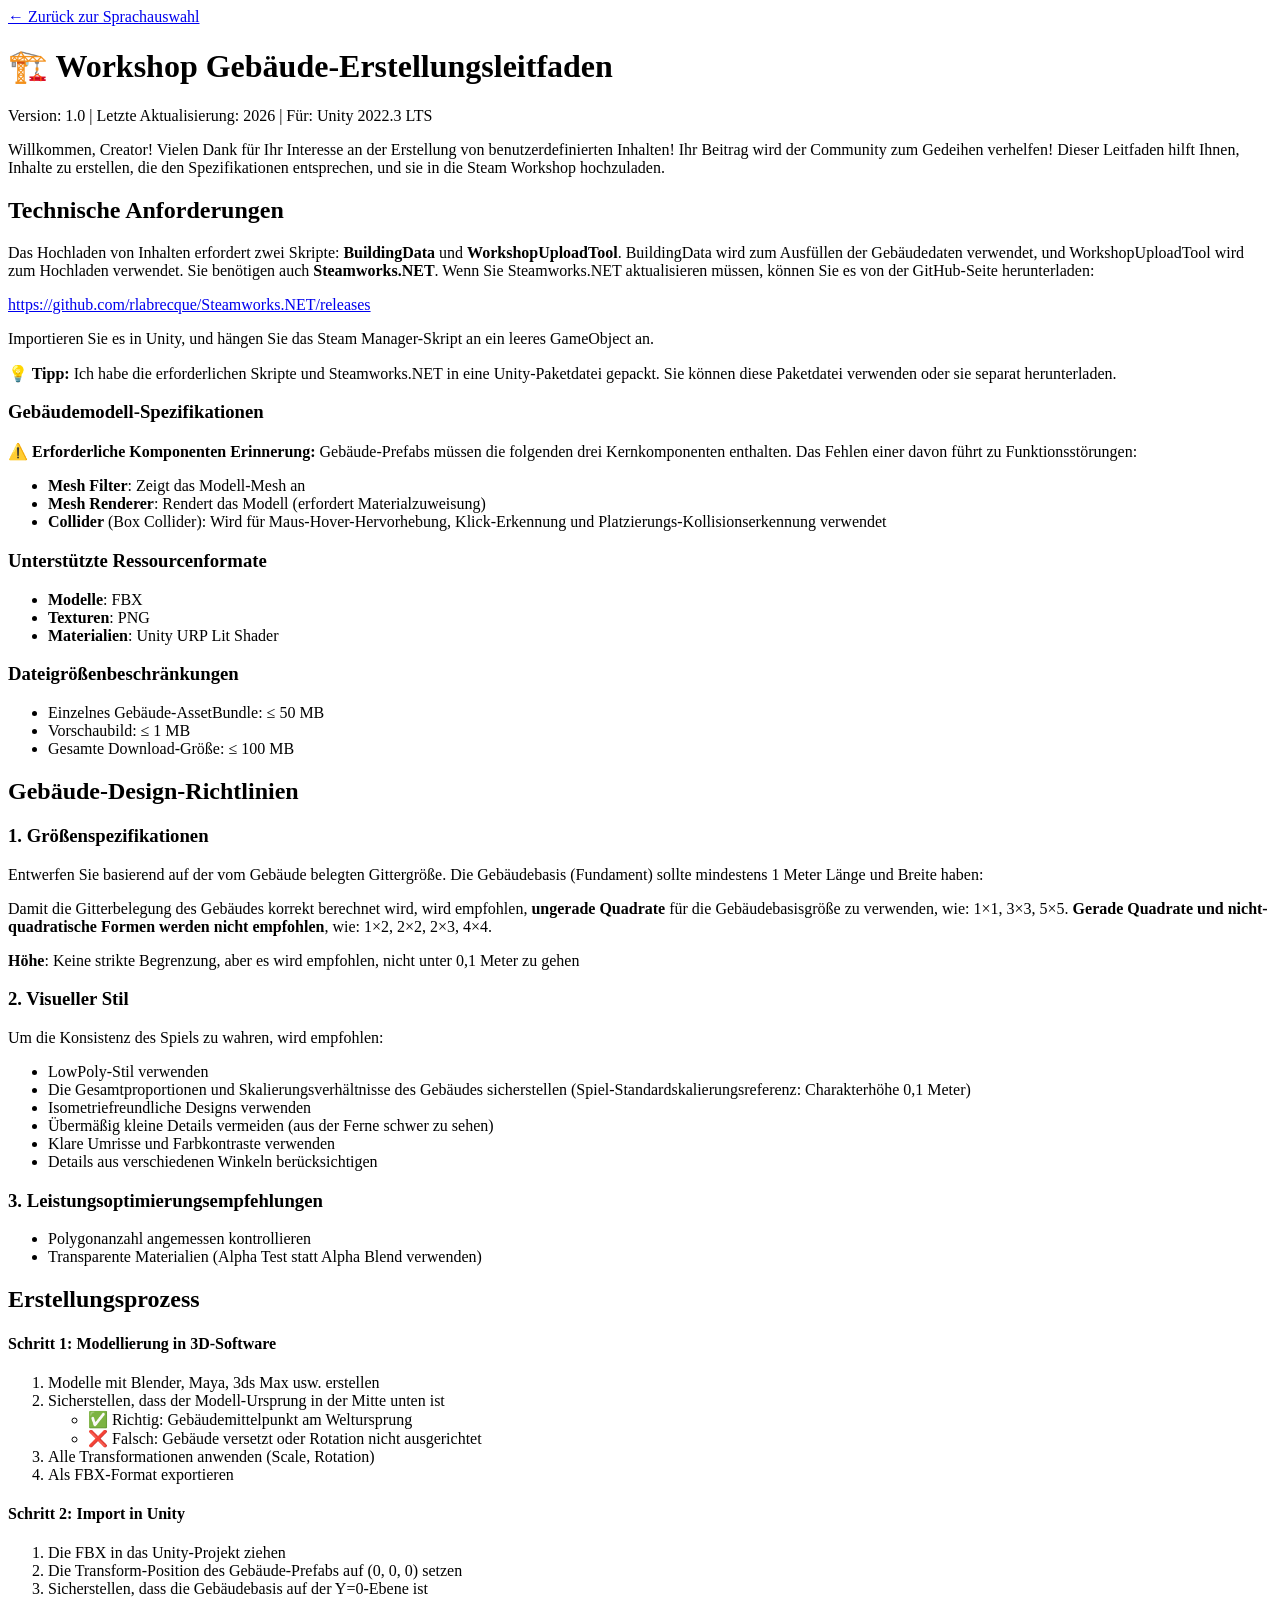
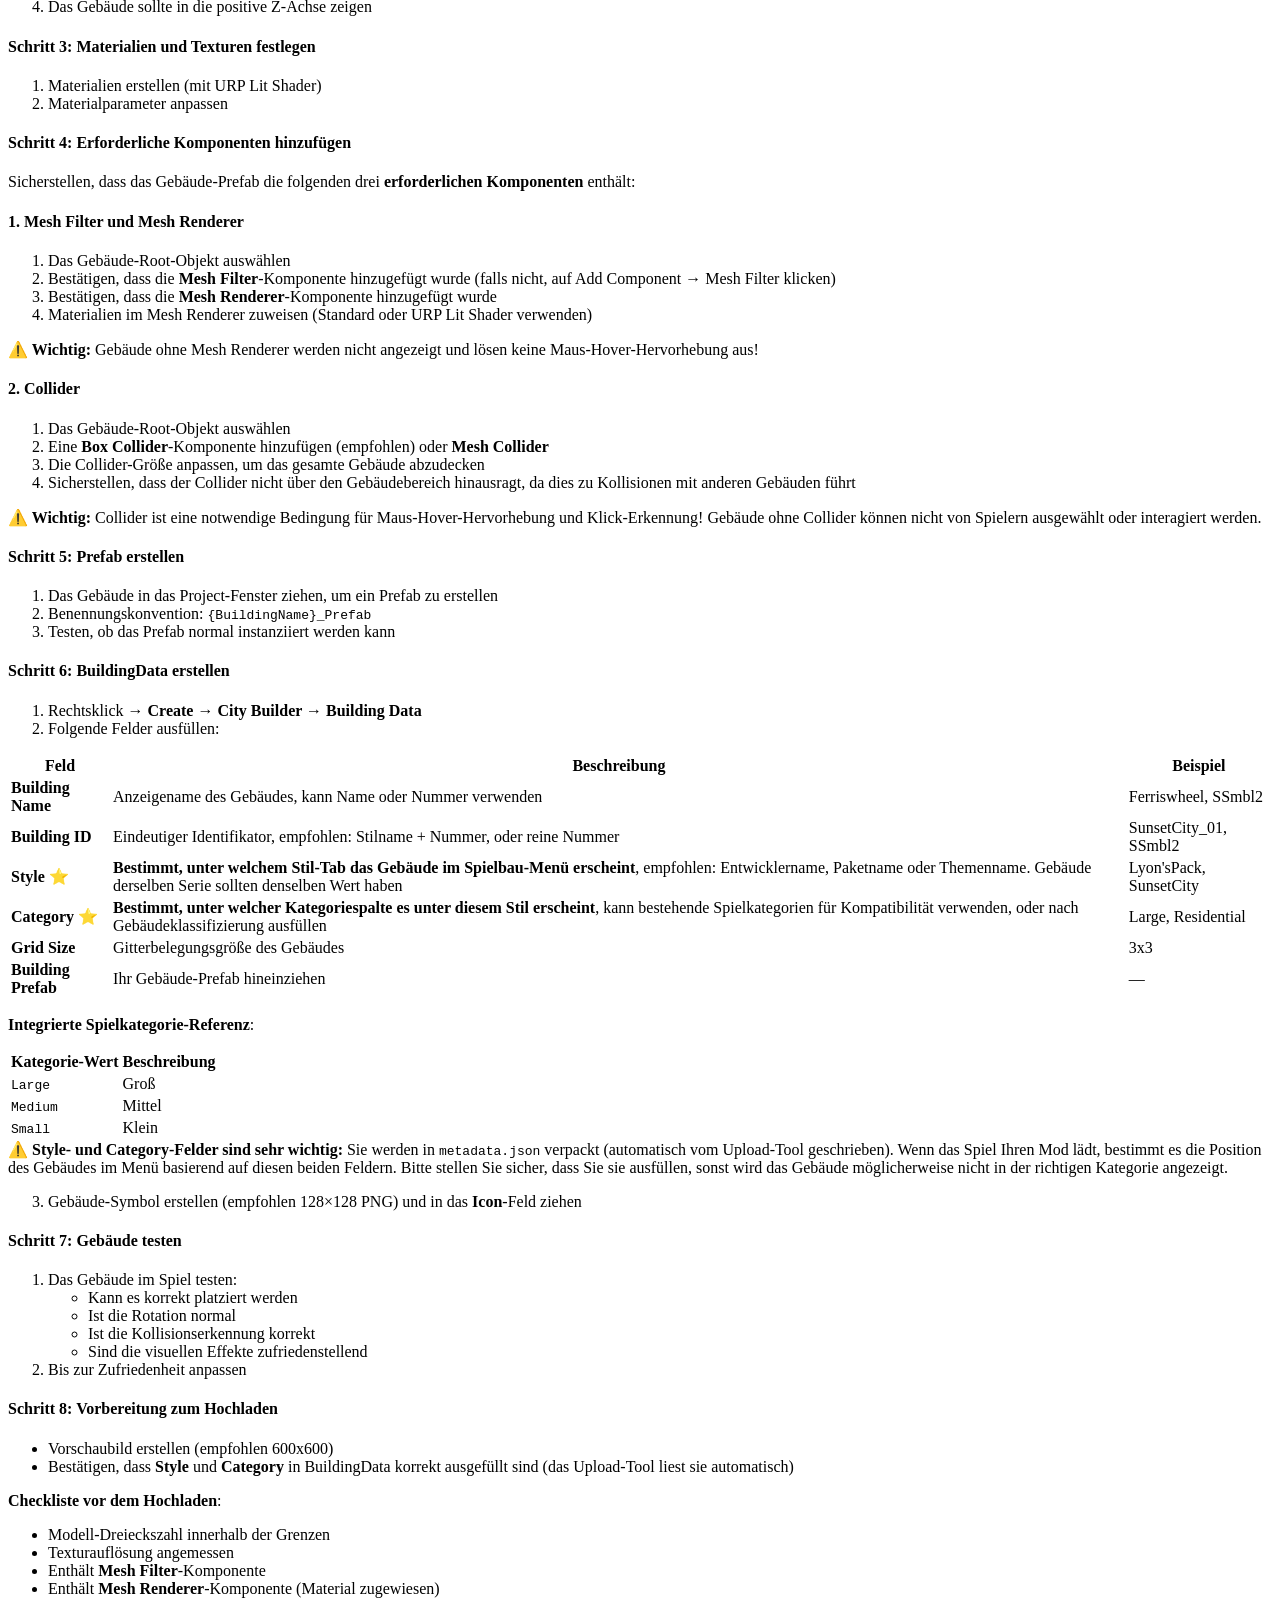
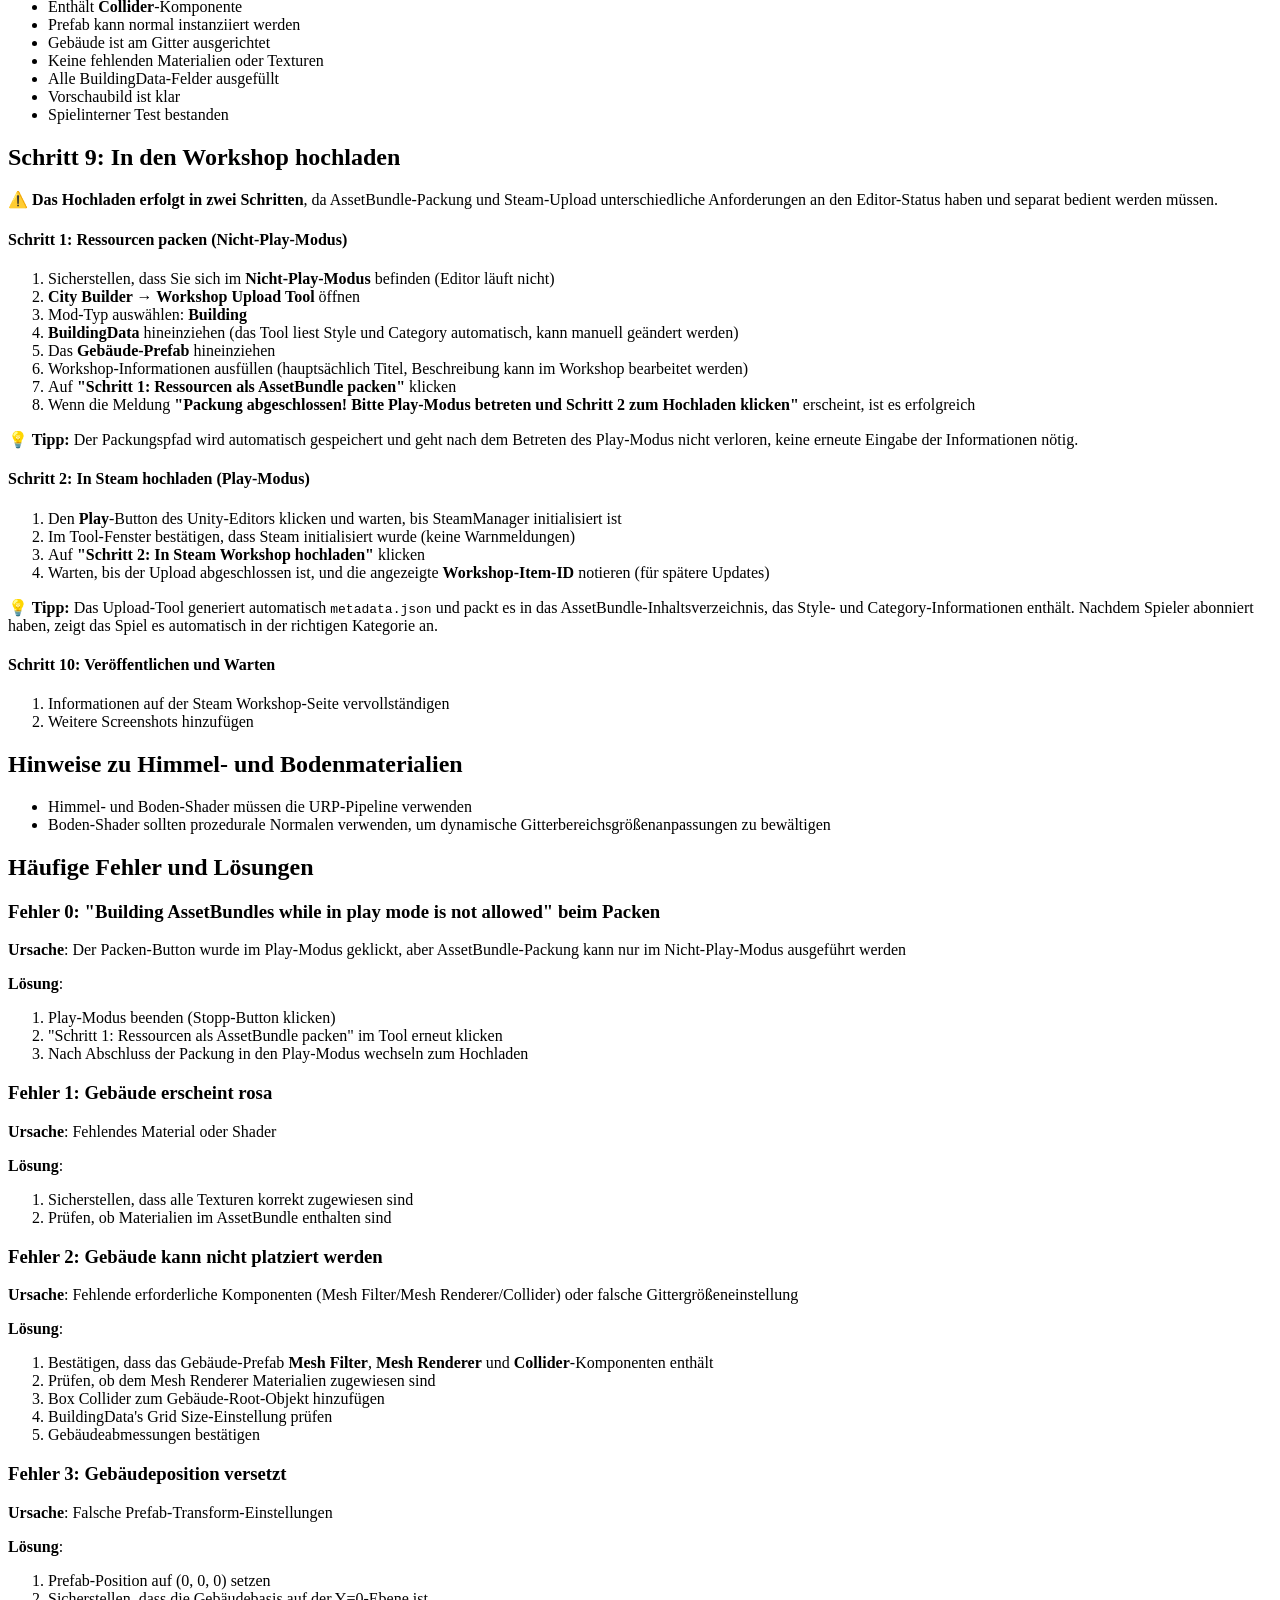
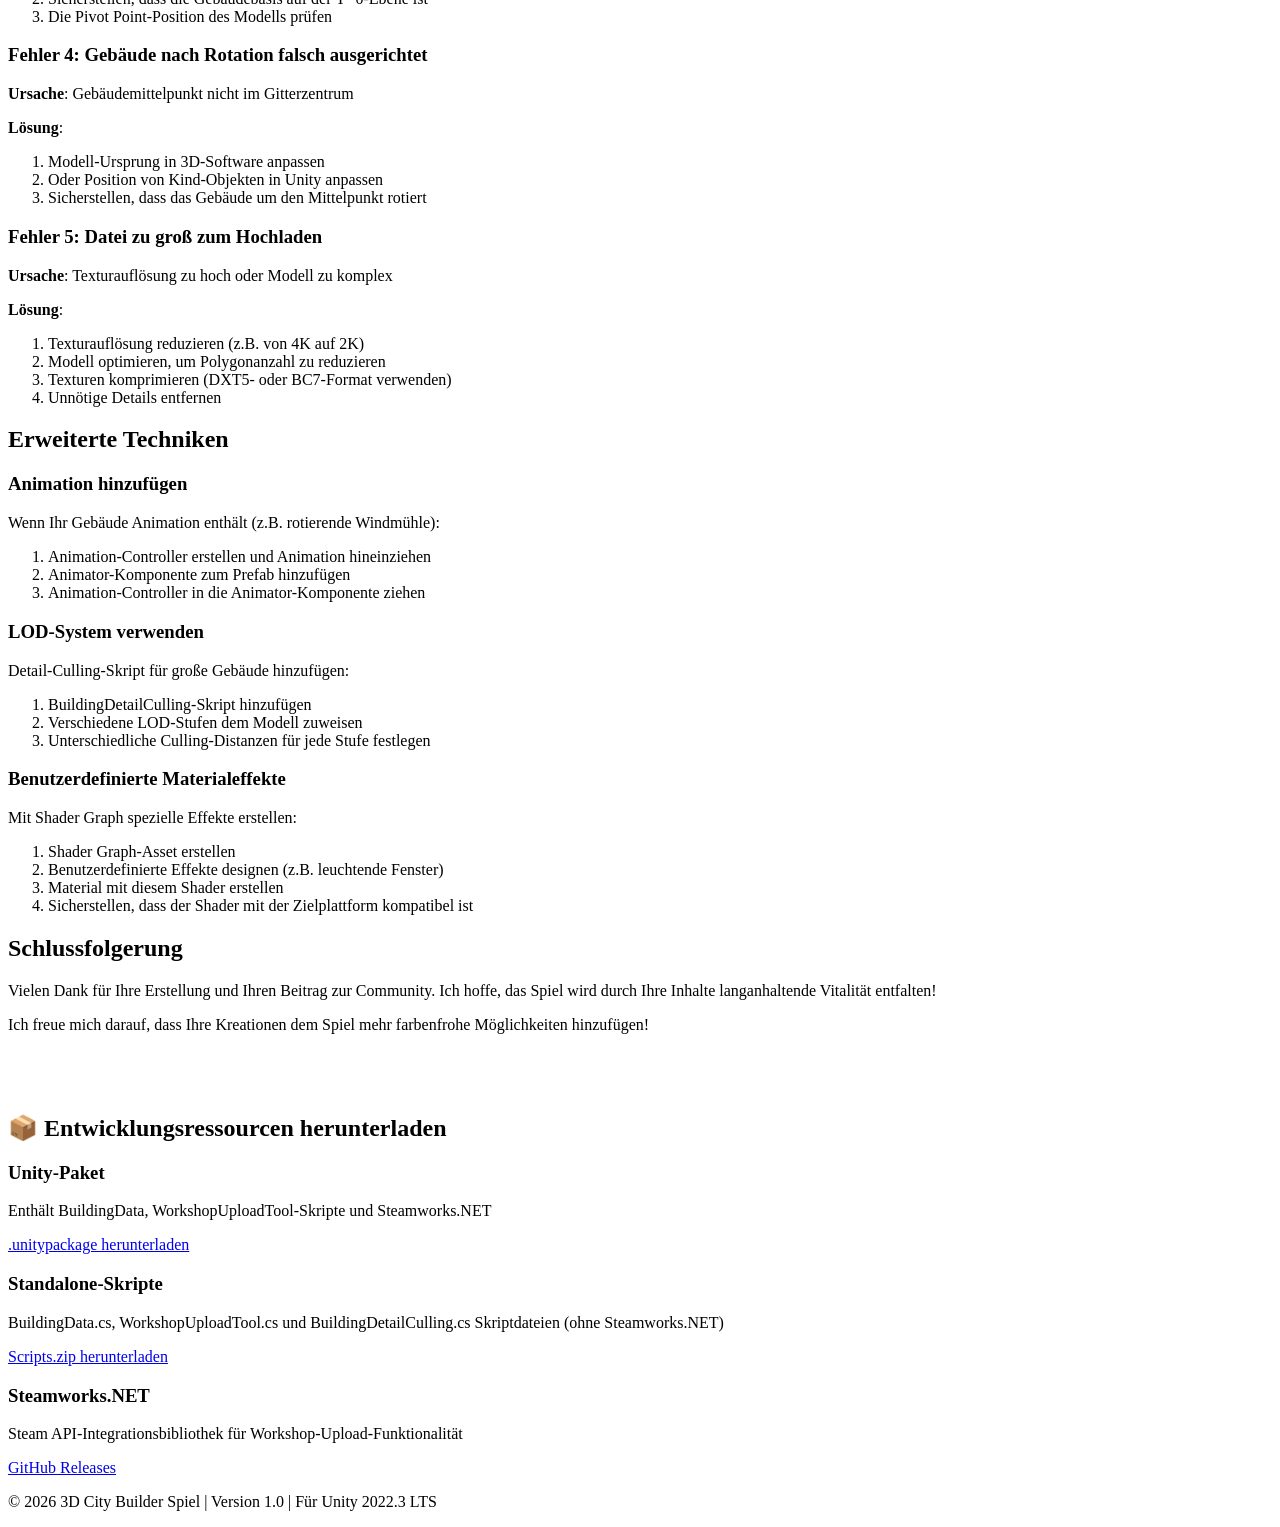
==== de.html @ 991a3f61 "Add files via upload" ====
<!DOCTYPE html>
<html lang="de">
<head>
    <meta charset="UTF-8">
    <meta name="viewport" content="width=device-width, initial-scale=1.0">
    <title>Workshop Gebäude-Erstellungsleitfaden - Deutsch</title>
    <link rel="stylesheet" href="style.css">
</head>
<body>
    <div class="container">
        <a href="index.html" class="back-link">← Zurück zur Sprachauswahl</a>
        
        <div class="guide-container">
            <header class="guide-header">
                <h1>🏗️ Workshop Gebäude-Erstellungsleitfaden</h1>
                <p class="version">Version: 1.0 | Letzte Aktualisierung: 2026 | Für: Unity 2022.3 LTS</p>
            </header>

            <div class="guide-content">
                <p>Willkommen, Creator! Vielen Dank für Ihr Interesse an der Erstellung von benutzerdefinierten Inhalten! Ihr Beitrag wird der Community zum Gedeihen verhelfen! Dieser Leitfaden hilft Ihnen, Inhalte zu erstellen, die den Spezifikationen entsprechen, und sie in die Steam Workshop hochzuladen.</p>

                <h2>Technische Anforderungen</h2>
                <p>Das Hochladen von Inhalten erfordert zwei Skripte: <strong>BuildingData</strong> und <strong>WorkshopUploadTool</strong>. BuildingData wird zum Ausfüllen der Gebäudedaten verwendet, und WorkshopUploadTool wird zum Hochladen verwendet. Sie benötigen auch <strong>Steamworks.NET</strong>. Wenn Sie Steamworks.NET aktualisieren müssen, können Sie es von der GitHub-Seite herunterladen:</p>
                <p><a href="https://github.com/rlabrecque/Steamworks.NET/releases" target="_blank">https://github.com/rlabrecque/Steamworks.NET/releases</a></p>
                <p>Importieren Sie es in Unity, und hängen Sie das Steam Manager-Skript an ein leeres GameObject an.</p>

                <div class="tip-box">
                    <strong>💡 Tipp:</strong> Ich habe die erforderlichen Skripte und Steamworks.NET in eine Unity-Paketdatei gepackt. Sie können diese Paketdatei verwenden oder sie separat herunterladen.
                </div>

                <h3>Gebäudemodell-Spezifikationen</h3>
                <div class="warning-box">
                    <strong>⚠️ Erforderliche Komponenten Erinnerung:</strong> Gebäude-Prefabs müssen die folgenden drei Kernkomponenten enthalten. Das Fehlen einer davon führt zu Funktionsstörungen:
                    <ul>
                        <li><strong>Mesh Filter</strong>: Zeigt das Modell-Mesh an</li>
                        <li><strong>Mesh Renderer</strong>: Rendert das Modell (erfordert Materialzuweisung)</li>
                        <li><strong>Collider</strong> (Box Collider): Wird für Maus-Hover-Hervorhebung, Klick-Erkennung und Platzierungs-Kollisionserkennung verwendet</li>
                    </ul>
                </div>

                <h3>Unterstützte Ressourcenformate</h3>
                <ul>
                    <li><strong>Modelle</strong>: FBX</li>
                    <li><strong>Texturen</strong>: PNG</li>
                    <li><strong>Materialien</strong>: Unity URP Lit Shader</li>
                </ul>

                <h3>Dateigrößenbeschränkungen</h3>
                <ul>
                    <li>Einzelnes Gebäude-AssetBundle: ≤ 50 MB</li>
                    <li>Vorschaubild: ≤ 1 MB</li>
                    <li>Gesamte Download-Größe: ≤ 100 MB</li>
                </ul>

                <h2>Gebäude-Design-Richtlinien</h2>

                <h3>1. Größenspezifikationen</h3>
                <p>Entwerfen Sie basierend auf der vom Gebäude belegten Gittergröße. Die Gebäudebasis (Fundament) sollte mindestens 1 Meter Länge und Breite haben:</p>
                <p>Damit die Gitterbelegung des Gebäudes korrekt berechnet wird, wird empfohlen, <strong>ungerade Quadrate</strong> für die Gebäudebasisgröße zu verwenden, wie: 1×1, 3×3, 5×5. <strong>Gerade Quadrate und nicht-quadratische Formen werden nicht empfohlen</strong>, wie: 1×2, 2×2, 2×3, 4×4.</p>
                <p><strong>Höhe</strong>: Keine strikte Begrenzung, aber es wird empfohlen, nicht unter 0,1 Meter zu gehen</p>

                <h3>2. Visueller Stil</h3>
                <p>Um die Konsistenz des Spiels zu wahren, wird empfohlen:</p>
                <ul>
                    <li>LowPoly-Stil verwenden</li>
                    <li>Die Gesamtproportionen und Skalierungsverhältnisse des Gebäudes sicherstellen (Spiel-Standardskalierungsreferenz: Charakterhöhe 0,1 Meter)</li>
                    <li>Isometriefreundliche Designs verwenden</li>
                    <li>Übermäßig kleine Details vermeiden (aus der Ferne schwer zu sehen)</li>
                    <li>Klare Umrisse und Farbkontraste verwenden</li>
                    <li>Details aus verschiedenen Winkeln berücksichtigen</li>
                </ul>

                <h3>3. Leistungsoptimierungsempfehlungen</h3>
                <ul>
                    <li>Polygonanzahl angemessen kontrollieren</li>
                    <li>Transparente Materialien (Alpha Test statt Alpha Blend verwenden)</li>
                </ul>

                <h2>Erstellungsprozess</h2>

                <div class="step-card">
                    <h4>Schritt 1: Modellierung in 3D-Software</h4>
                    <ol>
                        <li>Modelle mit Blender, Maya, 3ds Max usw. erstellen</li>
                        <li>Sicherstellen, dass der Modell-Ursprung in der Mitte unten ist
                            <ul>
                                <li>✅ Richtig: Gebäudemittelpunkt am Weltursprung</li>
                                <li>❌ Falsch: Gebäude versetzt oder Rotation nicht ausgerichtet</li>
                            </ul>
                        </li>
                        <li>Alle Transformationen anwenden (Scale, Rotation)</li>
                        <li>Als FBX-Format exportieren</li>
                    </ol>
                </div>

                <div class="step-card">
                    <h4>Schritt 2: Import in Unity</h4>
                    <ol>
                        <li>Die FBX in das Unity-Projekt ziehen</li>
                        <li>Die Transform-Position des Gebäude-Prefabs auf (0, 0, 0) setzen</li>
                        <li>Sicherstellen, dass die Gebäudebasis auf der Y=0-Ebene ist</li>
                        <li>Das Gebäude sollte in die positive Z-Achse zeigen</li>
                    </ol>
                </div>

                <div class="step-card">
                    <h4>Schritt 3: Materialien und Texturen festlegen</h4>
                    <ol>
                        <li>Materialien erstellen (mit URP Lit Shader)</li>
                        <li>Materialparameter anpassen</li>
                    </ol>
                </div>

                <div class="step-card">
                    <h4>Schritt 4: Erforderliche Komponenten hinzufügen</h4>
                    <p>Sicherstellen, dass das Gebäude-Prefab die folgenden drei <strong>erforderlichen Komponenten</strong> enthält:</p>
                    
                    <h4>1. Mesh Filter und Mesh Renderer</h4>
                    <ol>
                        <li>Das Gebäude-Root-Objekt auswählen</li>
                        <li>Bestätigen, dass die <strong>Mesh Filter</strong>-Komponente hinzugefügt wurde (falls nicht, auf Add Component → Mesh Filter klicken)</li>
                        <li>Bestätigen, dass die <strong>Mesh Renderer</strong>-Komponente hinzugefügt wurde</li>
                        <li>Materialien im Mesh Renderer zuweisen (Standard oder URP Lit Shader verwenden)</li>
                    </ol>
                    <div class="warning-box">
                        <strong>⚠️ Wichtig:</strong> Gebäude ohne Mesh Renderer werden nicht angezeigt und lösen keine Maus-Hover-Hervorhebung aus!
                    </div>

                    <h4>2. Collider</h4>
                    <ol>
                        <li>Das Gebäude-Root-Objekt auswählen</li>
                        <li>Eine <strong>Box Collider</strong>-Komponente hinzufügen (empfohlen) oder <strong>Mesh Collider</strong></li>
                        <li>Die Collider-Größe anpassen, um das gesamte Gebäude abzudecken</li>
                        <li>Sicherstellen, dass der Collider nicht über den Gebäudebereich hinausragt, da dies zu Kollisionen mit anderen Gebäuden führt</li>
                    </ol>
                    <div class="warning-box">
                        <strong>⚠️ Wichtig:</strong> Collider ist eine notwendige Bedingung für Maus-Hover-Hervorhebung und Klick-Erkennung! Gebäude ohne Collider können nicht von Spielern ausgewählt oder interagiert werden.
                    </div>
                </div>

                <div class="step-card">
                    <h4>Schritt 5: Prefab erstellen</h4>
                    <ol>
                        <li>Das Gebäude in das Project-Fenster ziehen, um ein Prefab zu erstellen</li>
                        <li>Benennungskonvention: <code>{BuildingName}_Prefab</code></li>
                        <li>Testen, ob das Prefab normal instanziiert werden kann</li>
                    </ol>
                </div>

                <div class="step-card">
                    <h4>Schritt 6: BuildingData erstellen</h4>
                    <ol>
                        <li>Rechtsklick → <strong>Create → City Builder → Building Data</strong></li>
                        <li>Folgende Felder ausfüllen:</li>
                    </ol>
                    
                    <table>
                        <tr>
                            <th>Feld</th>
                            <th>Beschreibung</th>
                            <th>Beispiel</th>
                        </tr>
                        <tr>
                            <td><strong>Building Name</strong></td>
                            <td>Anzeigename des Gebäudes, kann Name oder Nummer verwenden</td>
                            <td>Ferriswheel, SSmbl2</td>
                        </tr>
                        <tr>
                            <td><strong>Building ID</strong></td>
                            <td>Eindeutiger Identifikator, empfohlen: Stilname + Nummer, oder reine Nummer</td>
                            <td>SunsetCity_01, SSmbl2</td>
                        </tr>
                        <tr>
                            <td><strong>Style</strong> ⭐</td>
                            <td><strong>Bestimmt, unter welchem Stil-Tab das Gebäude im Spielbau-Menü erscheint</strong>, empfohlen: Entwicklername, Paketname oder Themenname. Gebäude derselben Serie sollten denselben Wert haben</td>
                            <td>Lyon'sPack, SunsetCity</td>
                        </tr>
                        <tr>
                            <td><strong>Category</strong> ⭐</td>
                            <td><strong>Bestimmt, unter welcher Kategoriespalte es unter diesem Stil erscheint</strong>, kann bestehende Spielkategorien für Kompatibilität verwenden, oder nach Gebäudeklassifizierung ausfüllen</td>
                            <td>Large, Residential</td>
                        </tr>
                        <tr>
                            <td><strong>Grid Size</strong></td>
                            <td>Gitterbelegungsgröße des Gebäudes</td>
                            <td>3x3</td>
                        </tr>
                        <tr>
                            <td><strong>Building Prefab</strong></td>
                            <td>Ihr Gebäude-Prefab hineinziehen</td>
                            <td>—</td>
                        </tr>
                    </table>

                    <p><strong>Integrierte Spielkategorie-Referenz</strong>:</p>
                    <table>
                        <tr>
                            <th>Kategorie-Wert</th>
                            <th>Beschreibung</th>
                        </tr>
                        <tr><td><code>Large</code></td><td>Groß</td></tr>
                        <tr><td><code>Medium</code></td><td>Mittel</td></tr>
                        <tr><td><code>Small</code></td><td>Klein</td></tr>
                    </table>

                    <div class="warning-box">
                        <strong>⚠️ Style- und Category-Felder sind sehr wichtig:</strong> Sie werden in <code>metadata.json</code> verpackt (automatisch vom Upload-Tool geschrieben). Wenn das Spiel Ihren Mod lädt, bestimmt es die Position des Gebäudes im Menü basierend auf diesen beiden Feldern. Bitte stellen Sie sicher, dass Sie sie ausfüllen, sonst wird das Gebäude möglicherweise nicht in der richtigen Kategorie angezeigt.
                    </div>

                    <ol start="3">
                        <li>Gebäude-Symbol erstellen (empfohlen 128×128 PNG) und in das <strong>Icon</strong>-Feld ziehen</li>
                    </ol>
                </div>

                <div class="step-card">
                    <h4>Schritt 7: Gebäude testen</h4>
                    <ol>
                        <li>Das Gebäude im Spiel testen:
                            <ul>
                                <li>Kann es korrekt platziert werden</li>
                                <li>Ist die Rotation normal</li>
                                <li>Ist die Kollisionserkennung korrekt</li>
                                <li>Sind die visuellen Effekte zufriedenstellend</li>
                            </ul>
                        </li>
                        <li>Bis zur Zufriedenheit anpassen</li>
                    </ol>
                </div>

                <div class="step-card">
                    <h4>Schritt 8: Vorbereitung zum Hochladen</h4>
                    <ul>
                        <li>Vorschaubild erstellen (empfohlen 600x600)</li>
                        <li>Bestätigen, dass <strong>Style</strong> und <strong>Category</strong> in BuildingData korrekt ausgefüllt sind (das Upload-Tool liest sie automatisch)</li>
                    </ul>
                    
                    <p><strong>Checkliste vor dem Hochladen</strong>:</p>
                    <ul class="checklist">
                        <li>Modell-Dreieckszahl innerhalb der Grenzen</li>
                        <li>Texturauflösung angemessen</li>
                        <li>Enthält <strong>Mesh Filter</strong>-Komponente</li>
                        <li>Enthält <strong>Mesh Renderer</strong>-Komponente (Material zugewiesen)</li>
                        <li>Enthält <strong>Collider</strong>-Komponente</li>
                        <li>Prefab kann normal instanziiert werden</li>
                        <li>Gebäude ist am Gitter ausgerichtet</li>
                        <li>Keine fehlenden Materialien oder Texturen</li>
                        <li>Alle BuildingData-Felder ausgefüllt</li>
                        <li>Vorschaubild ist klar</li>
                        <li>Spielinterner Test bestanden</li>
                    </ul>
                </div>

                <h2>Schritt 9: In den Workshop hochladen</h2>
                <div class="warning-box">
                    <strong>⚠️ Das Hochladen erfolgt in zwei Schritten</strong>, da AssetBundle-Packung und Steam-Upload unterschiedliche Anforderungen an den Editor-Status haben und separat bedient werden müssen.
                </div>

                <div class="step-card">
                    <h4>Schritt 1: Ressourcen packen (Nicht-Play-Modus)</h4>
                    <ol>
                        <li>Sicherstellen, dass Sie sich im <strong>Nicht-Play-Modus</strong> befinden (Editor läuft nicht)</li>
                        <li><strong>City Builder → Workshop Upload Tool</strong> öffnen</li>
                        <li>Mod-Typ auswählen: <strong>Building</strong></li>
                        <li><strong>BuildingData</strong> hineinziehen (das Tool liest Style und Category automatisch, kann manuell geändert werden)</li>
                        <li>Das <strong>Gebäude-Prefab</strong> hineinziehen</li>
                        <li>Workshop-Informationen ausfüllen (hauptsächlich Titel, Beschreibung kann im Workshop bearbeitet werden)</li>
                        <li>Auf <strong>"Schritt 1: Ressourcen als AssetBundle packen"</strong> klicken</li>
                        <li>Wenn die Meldung <strong>"Packung abgeschlossen! Bitte Play-Modus betreten und Schritt 2 zum Hochladen klicken"</strong> erscheint, ist es erfolgreich</li>
                    </ol>
                    <div class="tip-box">
                        <strong>💡 Tipp:</strong> Der Packungspfad wird automatisch gespeichert und geht nach dem Betreten des Play-Modus nicht verloren, keine erneute Eingabe der Informationen nötig.
                    </div>
                </div>

                <div class="step-card">
                    <h4>Schritt 2: In Steam hochladen (Play-Modus)</h4>
                    <ol>
                        <li>Den <strong>Play</strong>-Button des Unity-Editors klicken und warten, bis SteamManager initialisiert ist</li>
                        <li>Im Tool-Fenster bestätigen, dass Steam initialisiert wurde (keine Warnmeldungen)</li>
                        <li>Auf <strong>"Schritt 2: In Steam Workshop hochladen"</strong> klicken</li>
                        <li>Warten, bis der Upload abgeschlossen ist, und die angezeigte <strong>Workshop-Item-ID</strong> notieren (für spätere Updates)</li>
                    </ol>
                    <div class="tip-box">
                        <strong>💡 Tipp:</strong> Das Upload-Tool generiert automatisch <code>metadata.json</code> und packt es in das AssetBundle-Inhaltsverzeichnis, das Style- und Category-Informationen enthält. Nachdem Spieler abonniert haben, zeigt das Spiel es automatisch in der richtigen Kategorie an.
                    </div>
                </div>

                <div class="step-card">
                    <h4>Schritt 10: Veröffentlichen und Warten</h4>
                    <ol>
                        <li>Informationen auf der Steam Workshop-Seite vervollständigen</li>
                        <li>Weitere Screenshots hinzufügen</li>
                    </ol>
                </div>

                <h2>Hinweise zu Himmel- und Bodenmaterialien</h2>
                <ul>
                    <li>Himmel- und Boden-Shader müssen die URP-Pipeline verwenden</li>
                    <li>Boden-Shader sollten prozedurale Normalen verwenden, um dynamische Gitterbereichsgrößenanpassungen zu bewältigen</li>
                </ul>

                <h2>Häufige Fehler und Lösungen</h2>

                <h3>Fehler 0: "Building AssetBundles while in play mode is not allowed" beim Packen</h3>
                <p><strong>Ursache</strong>: Der Packen-Button wurde im Play-Modus geklickt, aber AssetBundle-Packung kann nur im Nicht-Play-Modus ausgeführt werden</p>
                <p><strong>Lösung</strong>:</p>
                <ol>
                    <li>Play-Modus beenden (Stopp-Button klicken)</li>
                    <li>"Schritt 1: Ressourcen als AssetBundle packen" im Tool erneut klicken</li>
                    <li>Nach Abschluss der Packung in den Play-Modus wechseln zum Hochladen</li>
                </ol>

                <h3>Fehler 1: Gebäude erscheint rosa</h3>
                <p><strong>Ursache</strong>: Fehlendes Material oder Shader</p>
                <p><strong>Lösung</strong>:</p>
                <ol>
                    <li>Sicherstellen, dass alle Texturen korrekt zugewiesen sind</li>
                    <li>Prüfen, ob Materialien im AssetBundle enthalten sind</li>
                </ol>

                <h3>Fehler 2: Gebäude kann nicht platziert werden</h3>
                <p><strong>Ursache</strong>: Fehlende erforderliche Komponenten (Mesh Filter/Mesh Renderer/Collider) oder falsche Gittergrößeneinstellung</p>
                <p><strong>Lösung</strong>:</p>
                <ol>
                    <li>Bestätigen, dass das Gebäude-Prefab <strong>Mesh Filter</strong>, <strong>Mesh Renderer</strong> und <strong>Collider</strong>-Komponenten enthält</li>
                    <li>Prüfen, ob dem Mesh Renderer Materialien zugewiesen sind</li>
                    <li>Box Collider zum Gebäude-Root-Objekt hinzufügen</li>
                    <li>BuildingData's Grid Size-Einstellung prüfen</li>
                    <li>Gebäudeabmessungen bestätigen</li>
                </ol>

                <h3>Fehler 3: Gebäudeposition versetzt</h3>
                <p><strong>Ursache</strong>: Falsche Prefab-Transform-Einstellungen</p>
                <p><strong>Lösung</strong>:</p>
                <ol>
                    <li>Prefab-Position auf (0, 0, 0) setzen</li>
                    <li>Sicherstellen, dass die Gebäudebasis auf der Y=0-Ebene ist</li>
                    <li>Die Pivot Point-Position des Modells prüfen</li>
                </ol>

                <h3>Fehler 4: Gebäude nach Rotation falsch ausgerichtet</h3>
                <p><strong>Ursache</strong>: Gebäudemittelpunkt nicht im Gitterzentrum</p>
                <p><strong>Lösung</strong>:</p>
                <ol>
                    <li>Modell-Ursprung in 3D-Software anpassen</li>
                    <li>Oder Position von Kind-Objekten in Unity anpassen</li>
                    <li>Sicherstellen, dass das Gebäude um den Mittelpunkt rotiert</li>
                </ol>

                <h3>Fehler 5: Datei zu groß zum Hochladen</h3>
                <p><strong>Ursache</strong>: Texturauflösung zu hoch oder Modell zu komplex</p>
                <p><strong>Lösung</strong>:</p>
                <ol>
                    <li>Texturauflösung reduzieren (z.B. von 4K auf 2K)</li>
                    <li>Modell optimieren, um Polygonanzahl zu reduzieren</li>
                    <li>Texturen komprimieren (DXT5- oder BC7-Format verwenden)</li>
                    <li>Unnötige Details entfernen</li>
                </ol>

                <h2>Erweiterte Techniken</h2>

                <h3>Animation hinzufügen</h3>
                <p>Wenn Ihr Gebäude Animation enthält (z.B. rotierende Windmühle):</p>
                <ol>
                    <li>Animation-Controller erstellen und Animation hineinziehen</li>
                    <li>Animator-Komponente zum Prefab hinzufügen</li>
                    <li>Animation-Controller in die Animator-Komponente ziehen</li>
                </ol>

                <h3>LOD-System verwenden</h3>
                <p>Detail-Culling-Skript für große Gebäude hinzufügen:</p>
                <ol>
                    <li>BuildingDetailCulling-Skript hinzufügen</li>
                    <li>Verschiedene LOD-Stufen dem Modell zuweisen</li>
                    <li>Unterschiedliche Culling-Distanzen für jede Stufe festlegen</li>
                </ol>

                <h3>Benutzerdefinierte Materialeffekte</h3>
                <p>Mit Shader Graph spezielle Effekte erstellen:</p>
                <ol>
                    <li>Shader Graph-Asset erstellen</li>
                    <li>Benutzerdefinierte Effekte designen (z.B. leuchtende Fenster)</li>
                    <li>Material mit diesem Shader erstellen</li>
                    <li>Sicherstellen, dass der Shader mit der Zielplattform kompatibel ist</li>
                </ol>

                <h2>Schlussfolgerung</h2>
                <p>Vielen Dank für Ihre Erstellung und Ihren Beitrag zur Community. Ich hoffe, das Spiel wird durch Ihre Inhalte langanhaltende Vitalität entfalten!</p>
                <p>Ich freue mich darauf, dass Ihre Kreationen dem Spiel mehr farbenfrohe Möglichkeiten hinzufügen!</p>

                <hr style="margin: 40px 0; border: none; border-top: 1px solid var(--border-color);">
                
                <div class="downloads-section" style="margin-top: 40px;">
                    <h2>📦 Entwicklungsressourcen herunterladen</h2>
                    <div class="download-grid">
                        <div class="download-card">
                            <h3>Unity-Paket</h3>
                            <p>Enthält BuildingData, WorkshopUploadTool-Skripte und Steamworks.NET</p>
                            <a href="#" class="btn-download" onclick="alert('Bitte durch tatsächlichen Download-Link ersetzen')">.unitypackage herunterladen</a>
                        </div>
                        <div class="download-card">
                            <h3>Standalone-Skripte</h3>
                            <p>BuildingData.cs, WorkshopUploadTool.cs und BuildingDetailCulling.cs Skriptdateien (ohne Steamworks.NET)</p>
                            <a href="#" class="btn-download" onclick="alert('Bitte durch tatsächlichen Download-Link ersetzen')">Scripts.zip herunterladen</a>
                        </div>
                        <div class="download-card">
                            <h3>Steamworks.NET</h3>
                            <p>Steam API-Integrationsbibliothek für Workshop-Upload-Funktionalität</p>
                            <a href="https://github.com/rlabrecque/Steamworks.NET/releases" target="_blank" class="btn-download">GitHub Releases</a>
                        </div>
                    </div>
                </div>
            </div>
        </div>

        <footer>
            <p>© 2026 3D City Builder Spiel | Version 1.0 | Für Unity 2022.3 LTS</p>
        </footer>
    </div>
</body>
</html>
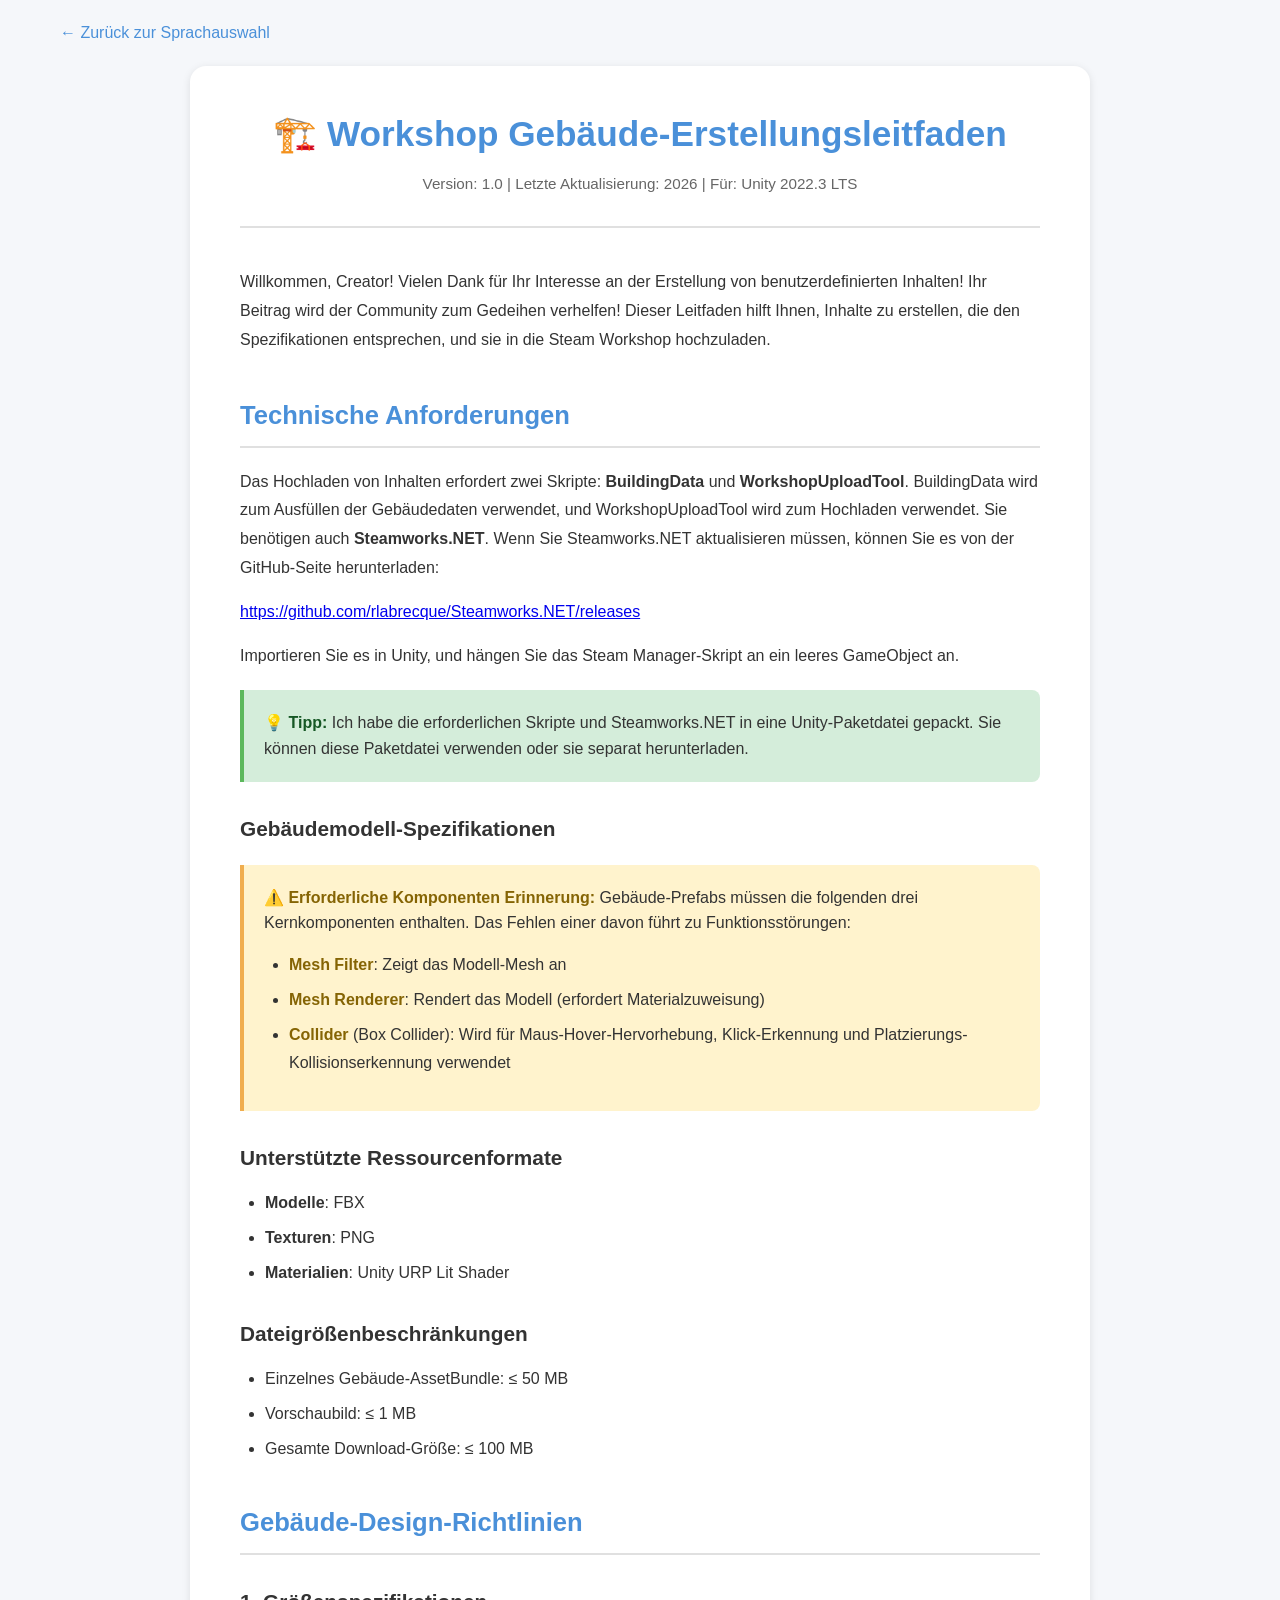
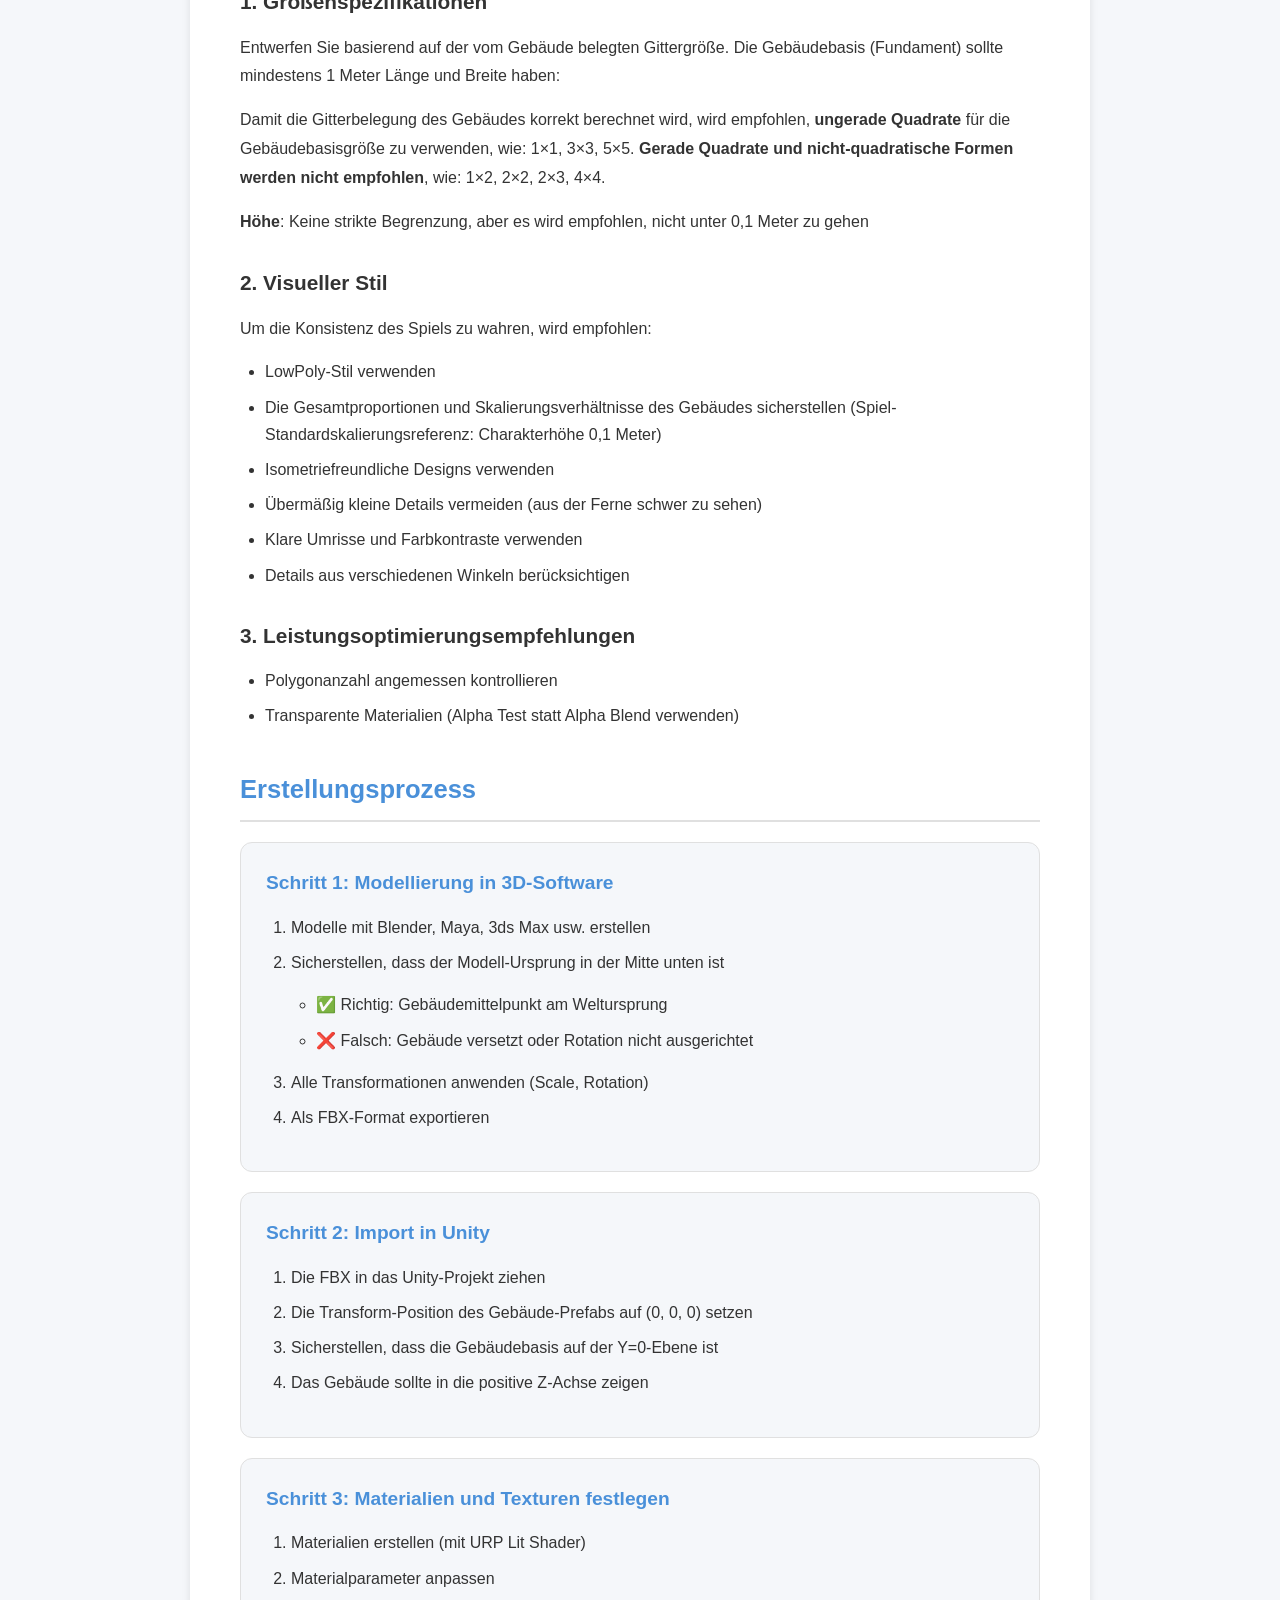
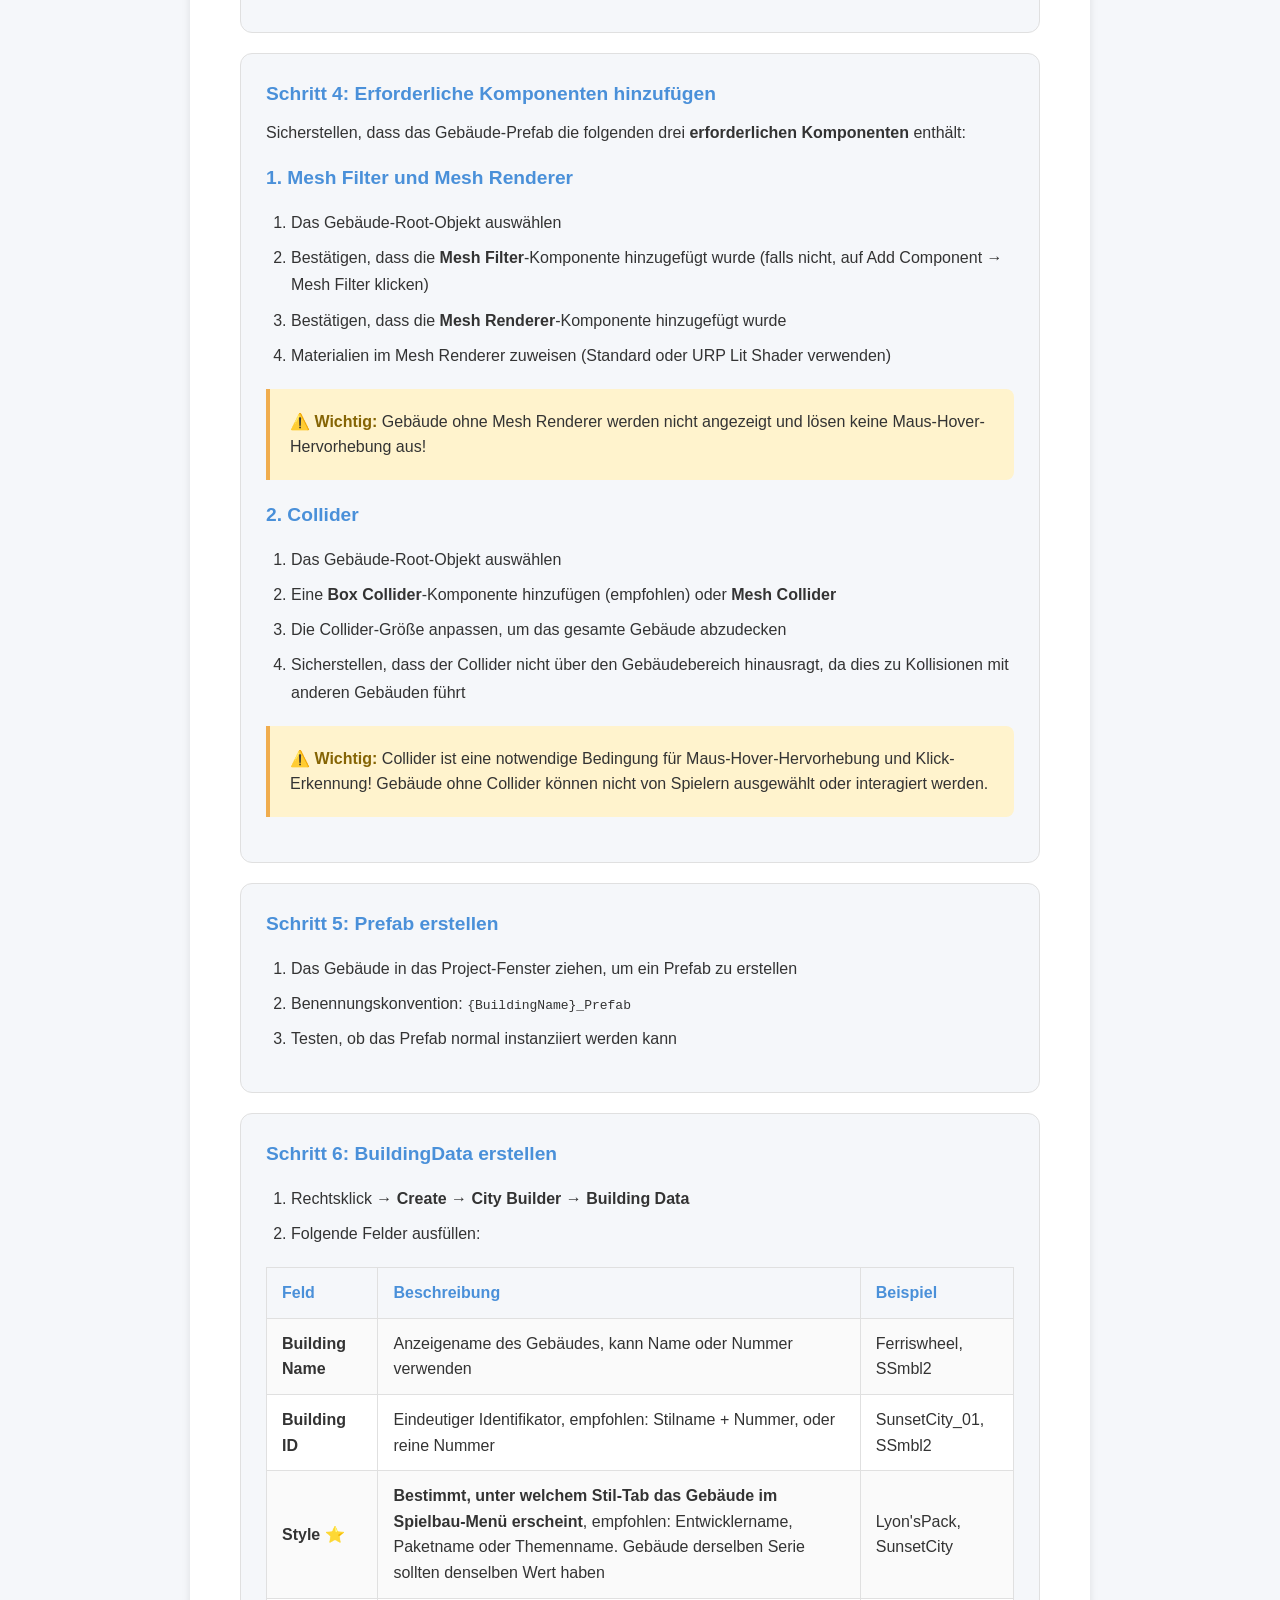
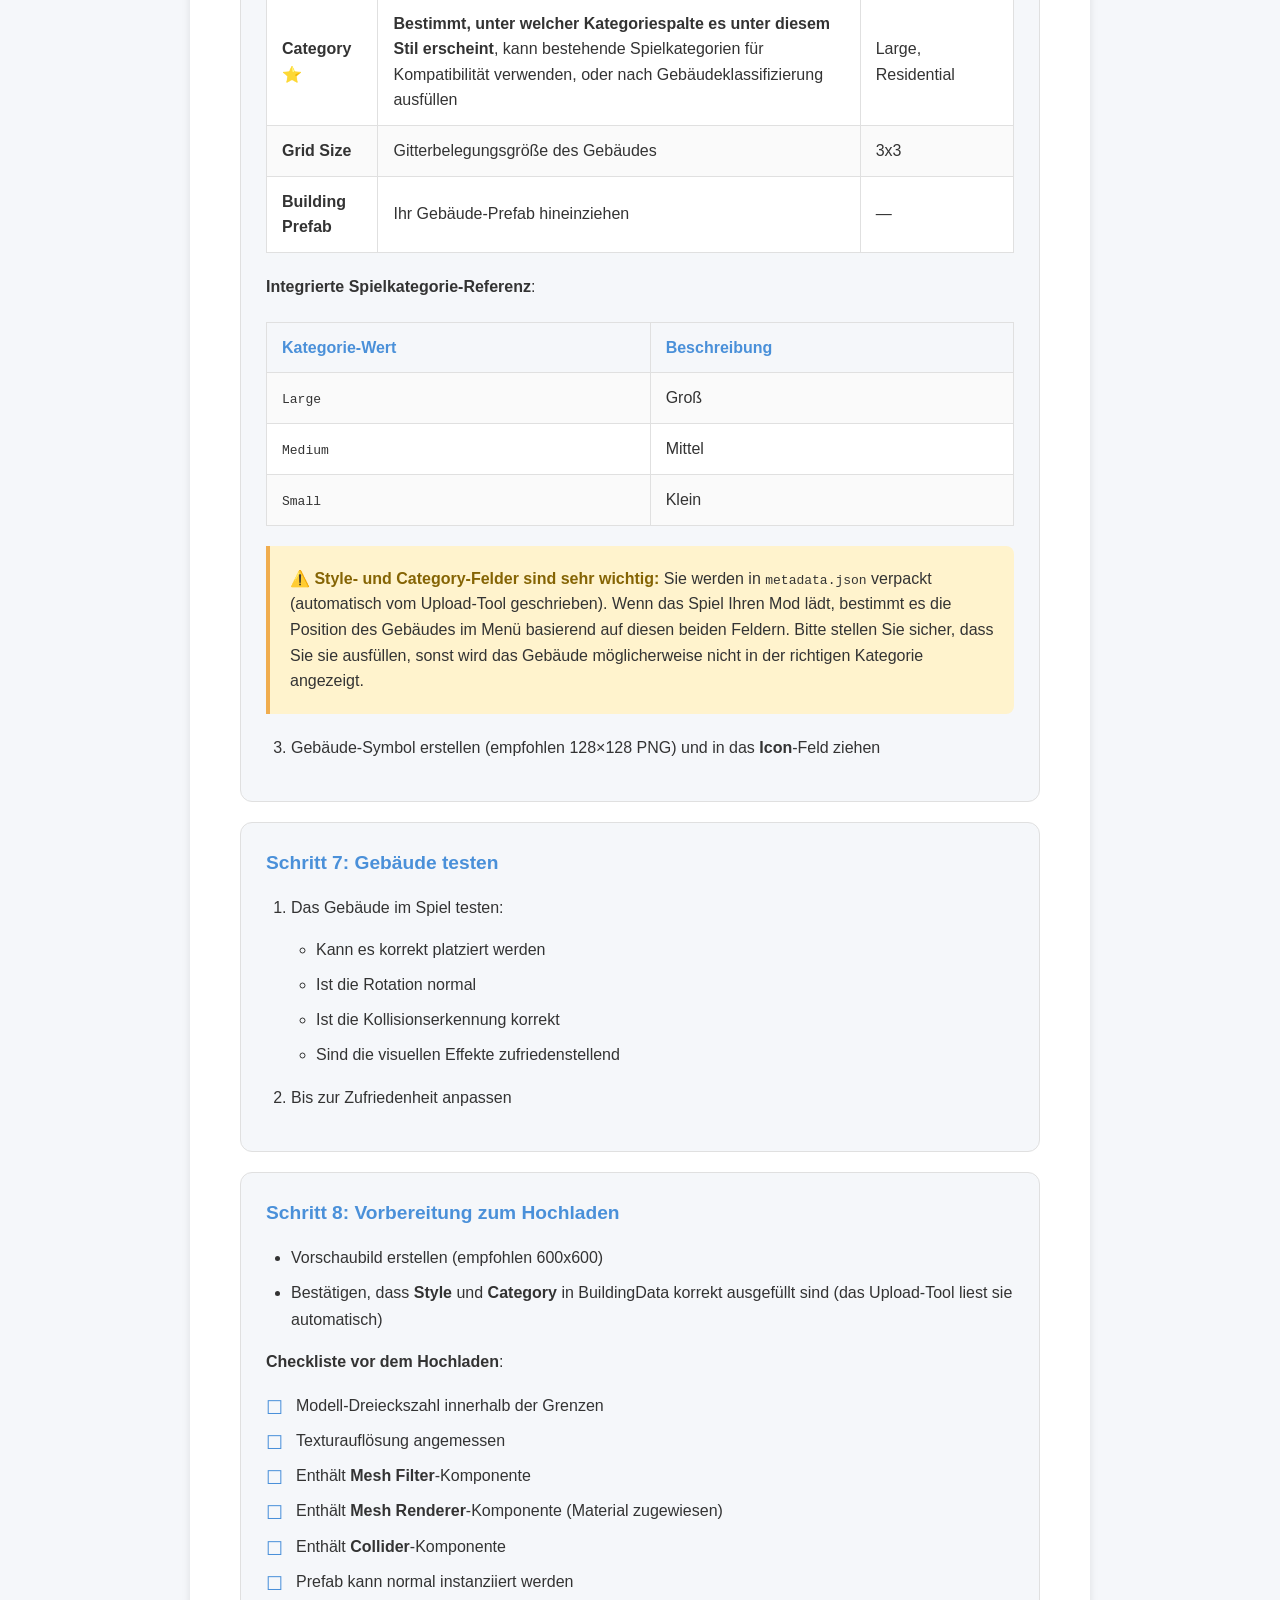
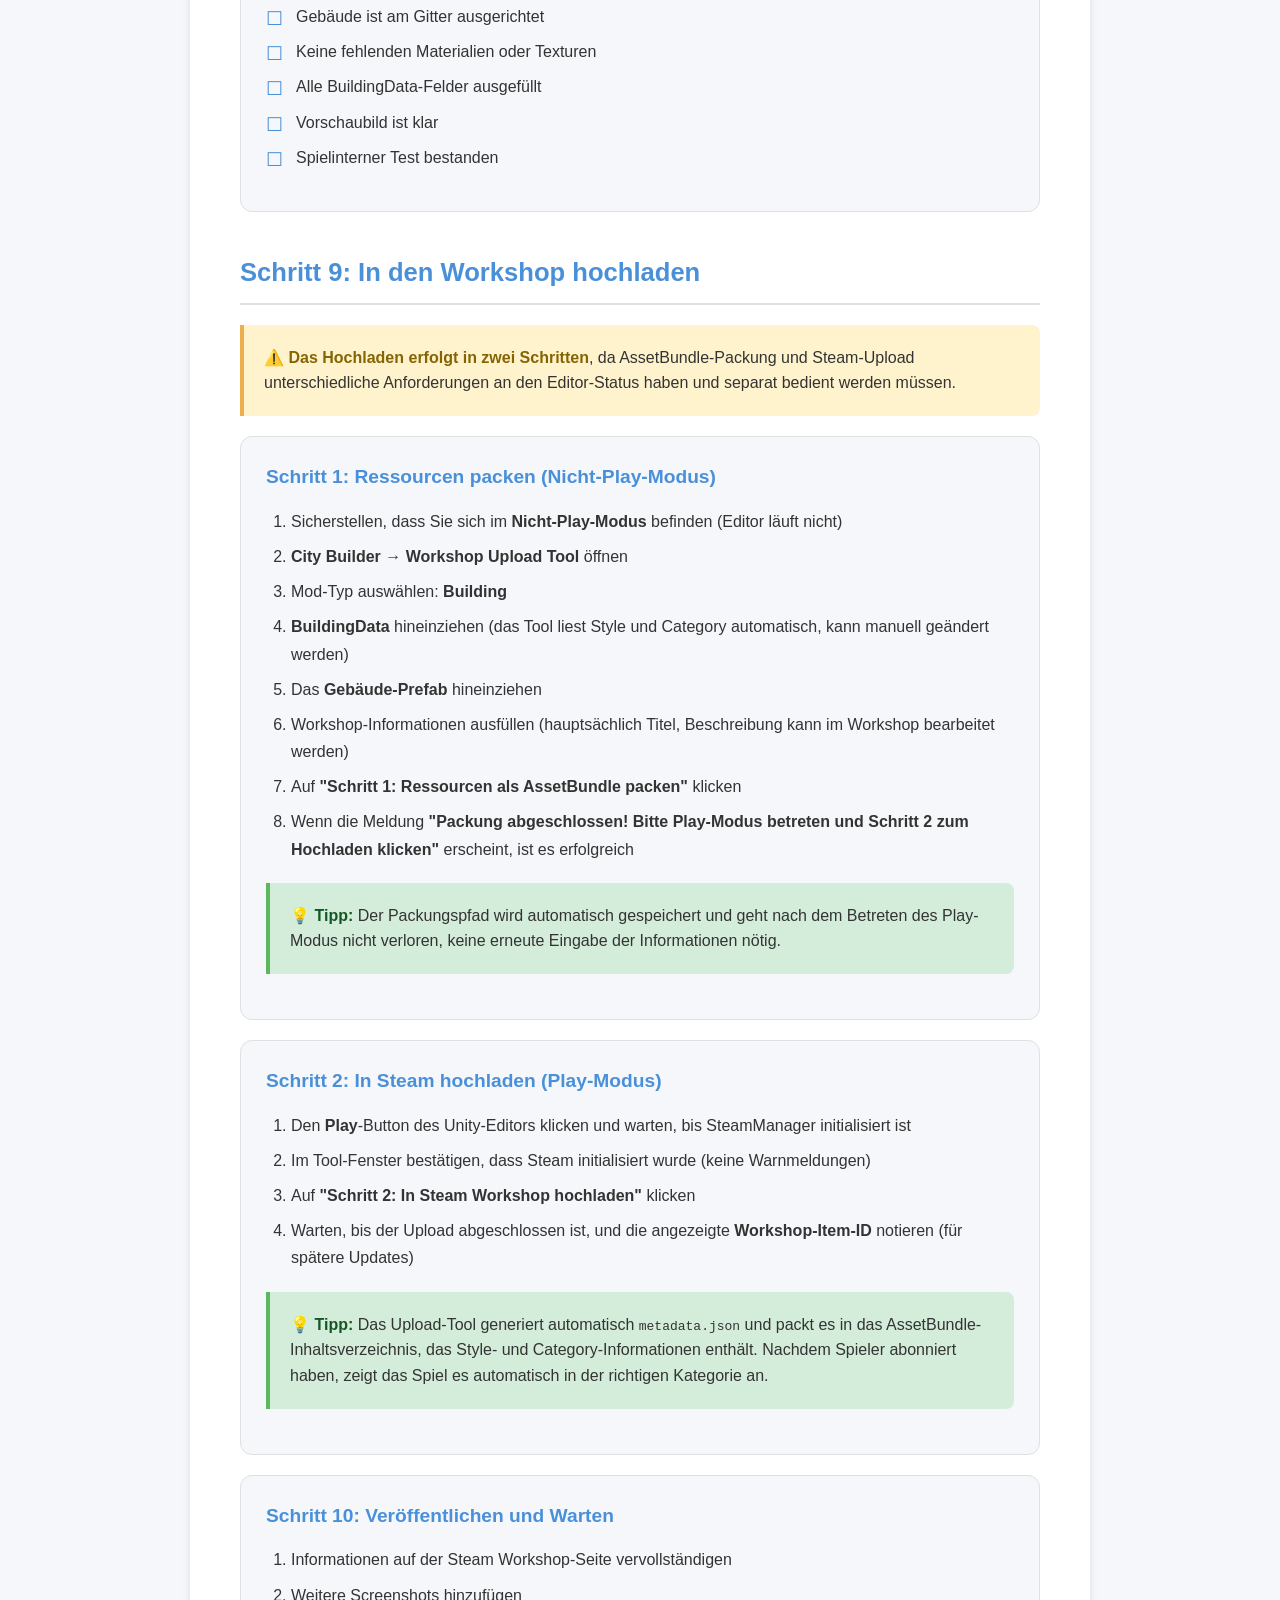
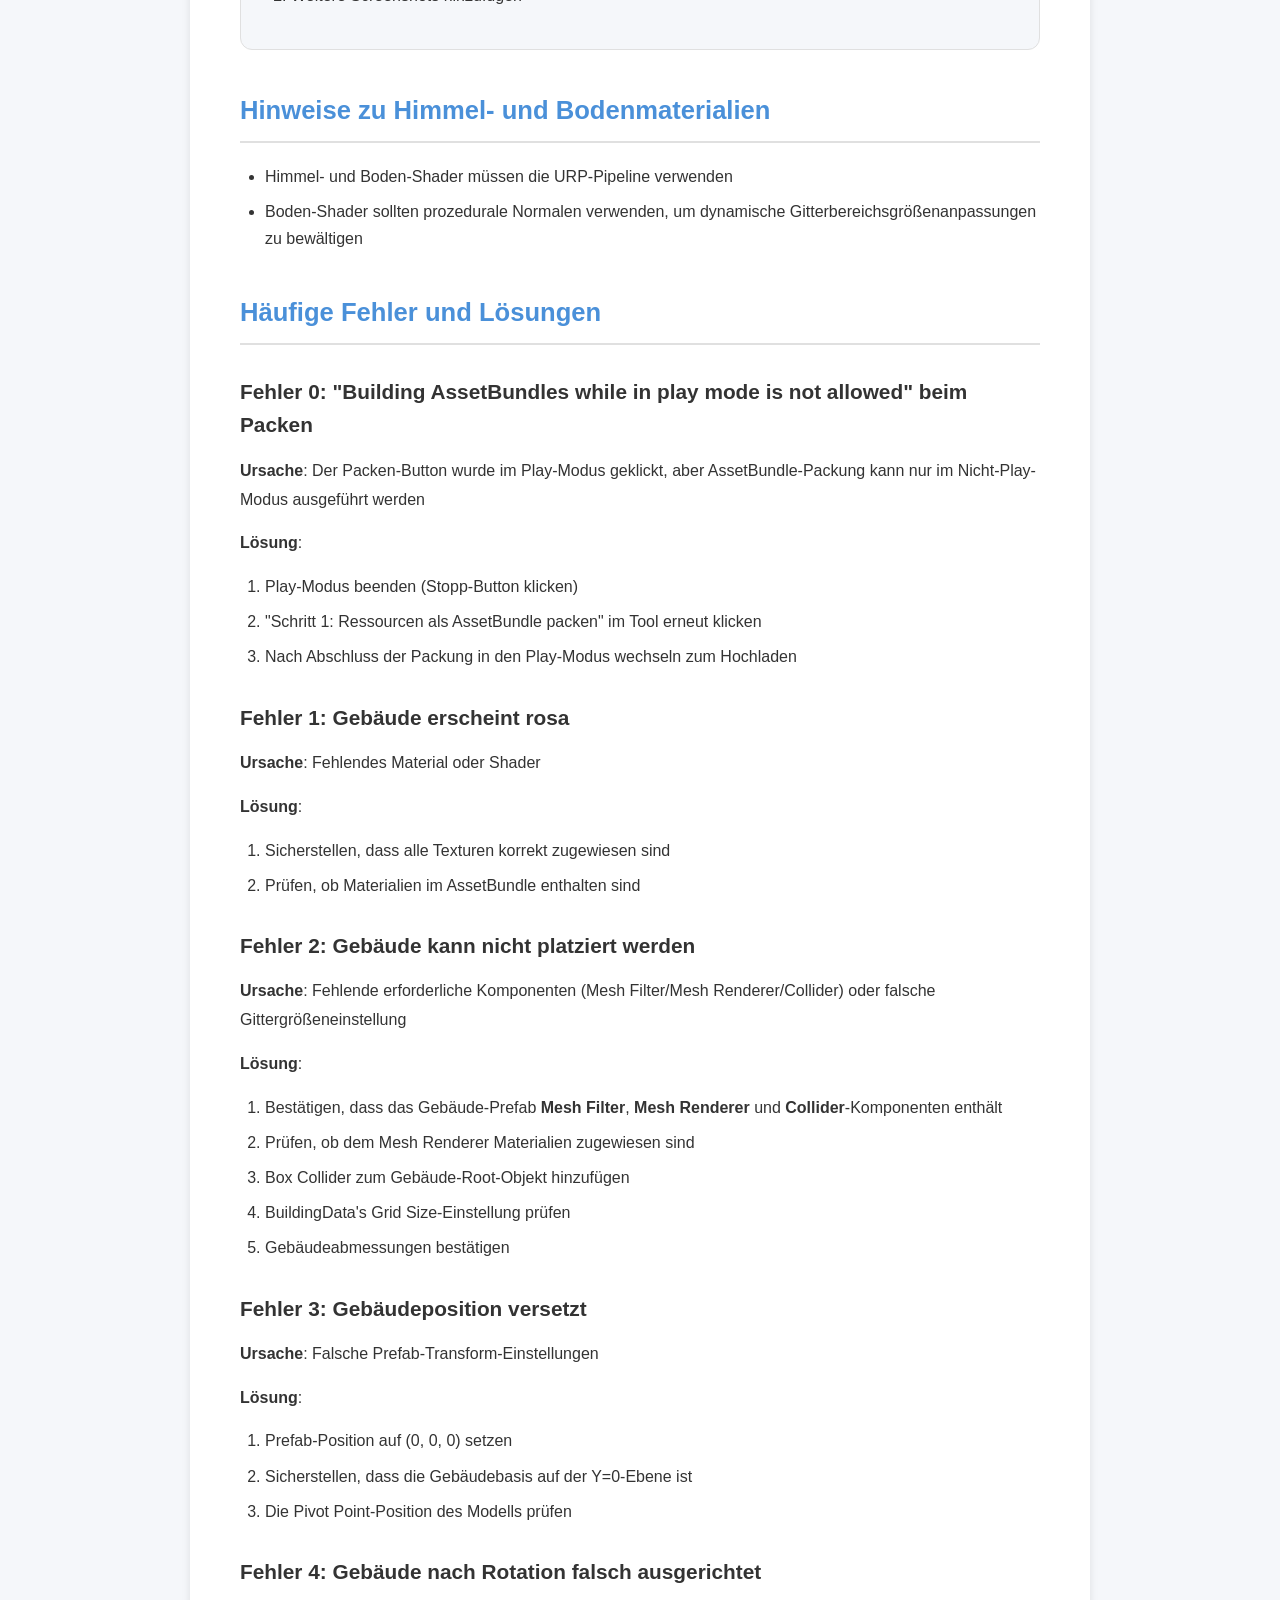
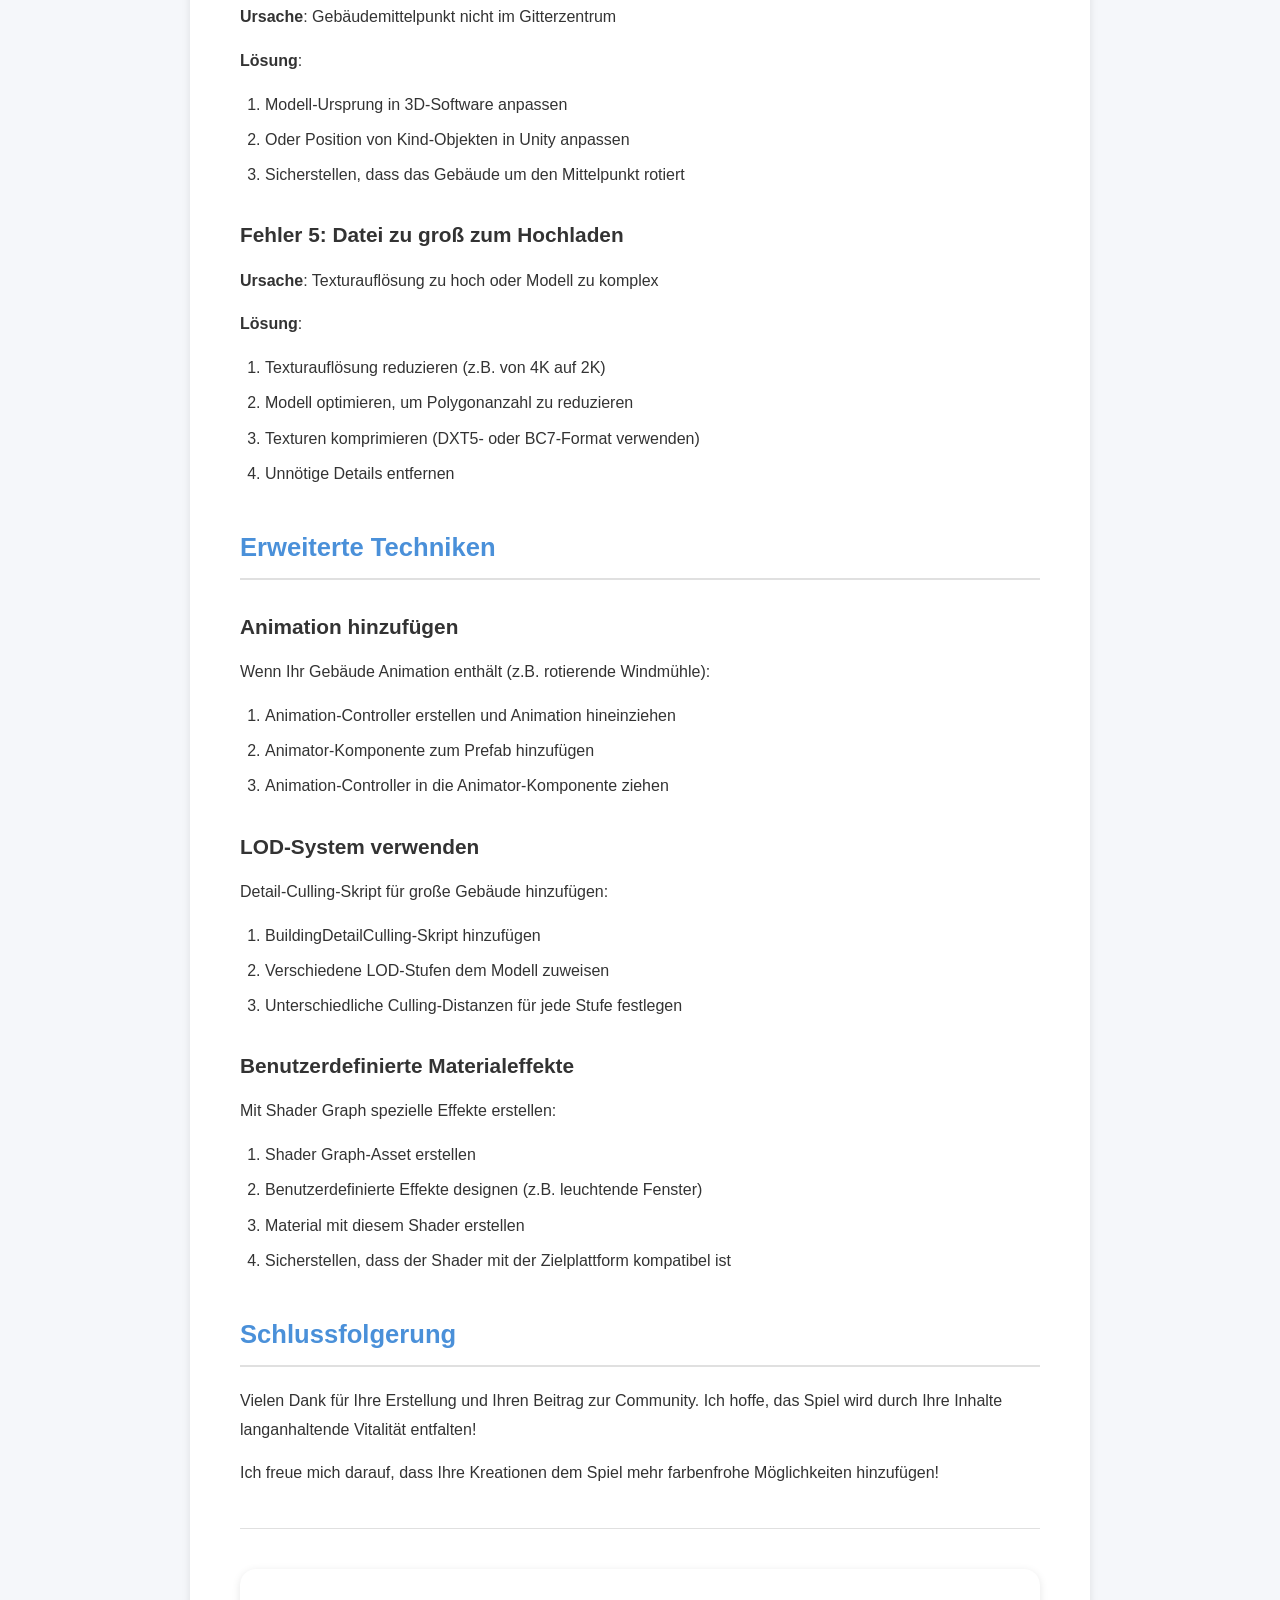
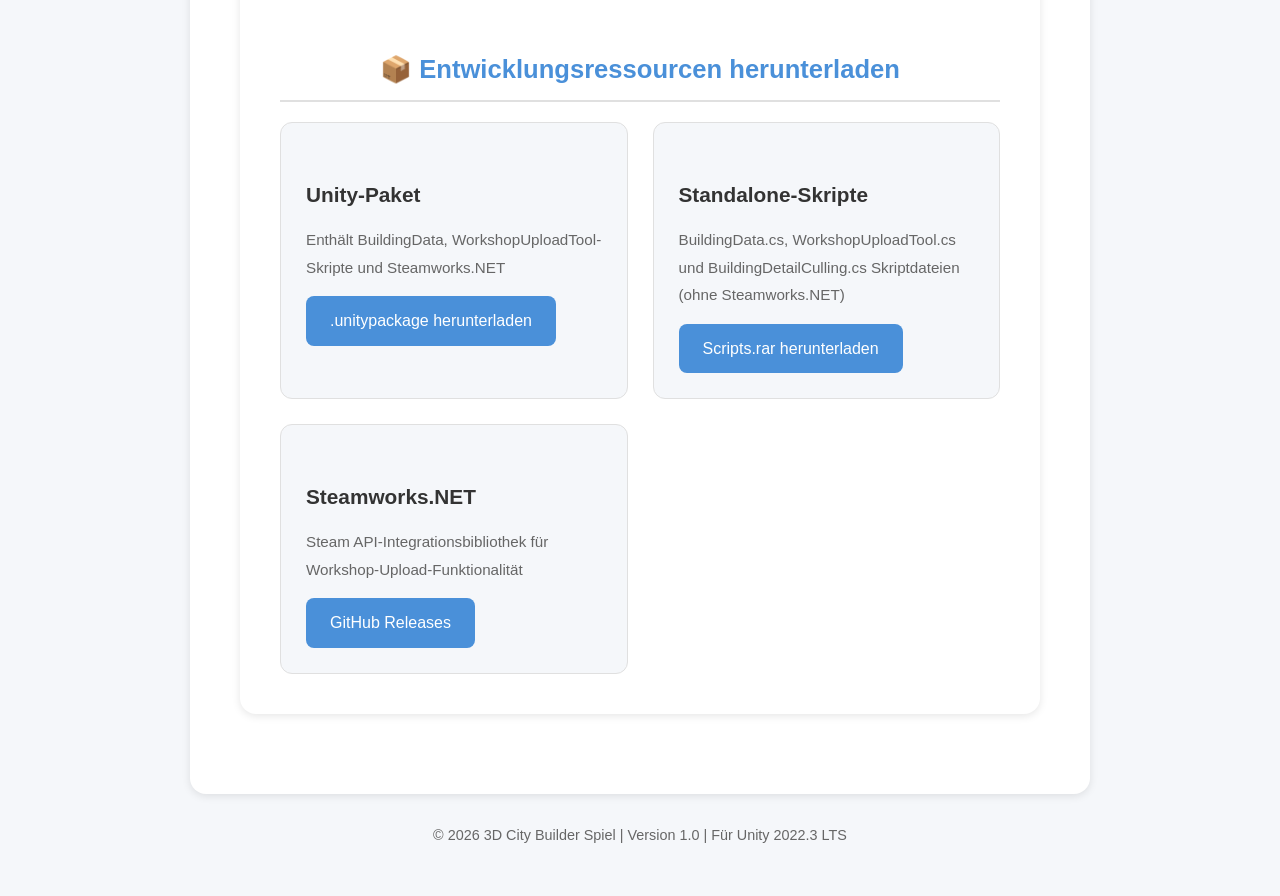
==== commit 5fbc8f20: "Add files via upload" ====
--- a/de.html
+++ b/de.html
@@ -396,12 +396,12 @@
                         <div class="download-card">
                             <h3>Unity-Paket</h3>
                             <p>Enthält BuildingData, WorkshopUploadTool-Skripte und Steamworks.NET</p>
-                            <a href="#" class="btn-download" onclick="alert('Bitte durch tatsächlichen Download-Link ersetzen')">.unitypackage herunterladen</a>
+                            <a href="https://github.com/dennianp98/gridrealm-workshop-creator-guide/blob/main/WorkshopUpload.unitypackage" class="btn-download">.unitypackage herunterladen</a>
                         </div>
                         <div class="download-card">
                             <h3>Standalone-Skripte</h3>
                             <p>BuildingData.cs, WorkshopUploadTool.cs und BuildingDetailCulling.cs Skriptdateien (ohne Steamworks.NET)</p>
-                            <a href="#" class="btn-download" onclick="alert('Bitte durch tatsächlichen Download-Link ersetzen')">Scripts.zip herunterladen</a>
+                            <a href="https://github.com/dennianp98/gridrealm-workshop-creator-guide/blob/main/Scripts.rar" class="btn-download">Scripts.rar herunterladen</a>
                         </div>
                         <div class="download-card">
                             <h3>Steamworks.NET</h3>
--- a/style.css
+++ b/style.css
@@ -0,0 +1,403 @@
+/* 基础样式重置 */
+* {
+    margin: 0;
+    padding: 0;
+    box-sizing: border-box;
+}
+
+:root {
+    --primary-color: #4a90d9;
+    --primary-dark: #357abd;
+    --secondary-color: #5cb85c;
+    --warning-color: #f0ad4e;
+    --danger-color: #d9534f;
+    --bg-color: #f5f7fa;
+    --card-bg: #ffffff;
+    --text-primary: #333333;
+    --text-secondary: #666666;
+    --border-color: #e0e0e0;
+    --shadow: 0 2px 8px rgba(0, 0, 0, 0.1);
+    --shadow-hover: 0 4px 16px rgba(0, 0, 0, 0.15);
+}
+
+body {
+    font-family: -apple-system, BlinkMacSystemFont, 'Segoe UI', 'PingFang SC', 'Hiragino Sans GB', 'Microsoft YaHei', sans-serif;
+    background-color: var(--bg-color);
+    color: var(--text-primary);
+    line-height: 1.6;
+}
+
+.container {
+    max-width: 1200px;
+    margin: 0 auto;
+    padding: 20px;
+}
+
+/* 引导页样式 */
+.hero {
+    text-align: center;
+    padding: 60px 20px;
+    background: linear-gradient(135deg, var(--primary-color) 0%, var(--primary-dark) 100%);
+    border-radius: 16px;
+    color: white;
+    margin-bottom: 40px;
+}
+
+.hero h1 {
+    font-size: 2.5rem;
+    margin-bottom: 10px;
+}
+
+.hero .subtitle {
+    font-size: 1.2rem;
+    opacity: 0.9;
+    margin-bottom: 15px;
+}
+
+.hero .description {
+    font-size: 1rem;
+    opacity: 0.85;
+}
+
+/* 语言选择网格 */
+.language-grid {
+    display: grid;
+    grid-template-columns: repeat(auto-fit, minmax(200px, 1fr));
+    gap: 20px;
+    margin-bottom: 50px;
+}
+
+.language-card {
+    display: flex;
+    flex-direction: column;
+    align-items: center;
+    padding: 30px 20px;
+    background: var(--card-bg);
+    border-radius: 12px;
+    text-decoration: none;
+    color: var(--text-primary);
+    box-shadow: var(--shadow);
+    transition: all 0.3s ease;
+    border: 2px solid transparent;
+}
+
+.language-card:hover {
+    transform: translateY(-5px);
+    box-shadow: var(--shadow-hover);
+    border-color: var(--primary-color);
+}
+
+.language-card.primary {
+    border-color: var(--primary-color);
+    background: linear-gradient(135deg, #f0f7ff 0%, #ffffff 100%);
+}
+
+.language-card .flag {
+    font-size: 3rem;
+    margin-bottom: 15px;
+}
+
+.language-card h2 {
+    font-size: 1.3rem;
+    margin-bottom: 5px;
+}
+
+.language-card p {
+    color: var(--text-secondary);
+    font-size: 0.9rem;
+}
+
+/* 下载区域 */
+.downloads-section {
+    background: var(--card-bg);
+    padding: 40px;
+    border-radius: 16px;
+    box-shadow: var(--shadow);
+    margin-bottom: 40px;
+}
+
+.downloads-section h2 {
+    text-align: center;
+    margin-bottom: 30px;
+    font-size: 1.8rem;
+}
+
+.download-grid {
+    display: grid;
+    grid-template-columns: repeat(auto-fit, minmax(300px, 1fr));
+    gap: 25px;
+}
+
+.download-card {
+    padding: 25px;
+    background: var(--bg-color);
+    border-radius: 12px;
+    border: 1px solid var(--border-color);
+}
+
+.download-card h3 {
+    margin-bottom: 10px;
+    color: var(--primary-color);
+}
+
+.download-card p {
+    color: var(--text-secondary);
+    margin-bottom: 15px;
+    font-size: 0.95rem;
+}
+
+.btn-download {
+    display: inline-block;
+    padding: 12px 24px;
+    background: var(--primary-color);
+    color: white;
+    text-decoration: none;
+    border-radius: 8px;
+    font-weight: 500;
+    transition: background 0.3s ease;
+}
+
+.btn-download:hover {
+    background: var(--primary-dark);
+}
+
+/* 页脚 */
+footer {
+    text-align: center;
+    padding: 30px;
+    color: var(--text-secondary);
+    font-size: 0.9rem;
+}
+
+/* ========== 内容页样式 ========== */
+.guide-container {
+    max-width: 900px;
+    margin: 0 auto;
+    background: var(--card-bg);
+    padding: 40px 50px;
+    border-radius: 16px;
+    box-shadow: var(--shadow);
+}
+
+.guide-header {
+    text-align: center;
+    padding-bottom: 30px;
+    border-bottom: 2px solid var(--border-color);
+    margin-bottom: 40px;
+}
+
+.guide-header h1 {
+    font-size: 2.2rem;
+    color: var(--primary-color);
+    margin-bottom: 10px;
+}
+
+.guide-header .version {
+    color: var(--text-secondary);
+    font-size: 0.95rem;
+}
+
+.back-link {
+    display: inline-flex;
+    align-items: center;
+    color: var(--primary-color);
+    text-decoration: none;
+    margin-bottom: 20px;
+    font-weight: 500;
+}
+
+.back-link:hover {
+    text-decoration: underline;
+}
+
+/* 内容样式 */
+.guide-content h2 {
+    font-size: 1.6rem;
+    color: var(--primary-color);
+    margin: 40px 0 20px;
+    padding-bottom: 10px;
+    border-bottom: 2px solid var(--border-color);
+}
+
+.guide-content h3 {
+    font-size: 1.3rem;
+    color: var(--text-primary);
+    margin: 30px 0 15px;
+}
+
+.guide-content h4 {
+    font-size: 1.1rem;
+    color: var(--text-secondary);
+    margin: 20px 0 10px;
+}
+
+.guide-content p {
+    margin-bottom: 15px;
+    line-height: 1.8;
+}
+
+.guide-content ul,
+.guide-content ol {
+    margin: 15px 0 15px 25px;
+}
+
+.guide-content li {
+    margin-bottom: 8px;
+    line-height: 1.7;
+}
+
+/* 警告框 */
+.warning-box {
+    background: #fff3cd;
+    border-left: 4px solid var(--warning-color);
+    padding: 20px;
+    margin: 20px 0;
+    border-radius: 0 8px 8px 0;
+}
+
+.warning-box strong {
+    color: #856404;
+}
+
+.tip-box {
+    background: #d4edda;
+    border-left: 4px solid var(--secondary-color);
+    padding: 20px;
+    margin: 20px 0;
+    border-radius: 0 8px 8px 0;
+}
+
+.tip-box strong {
+    color: #155724;
+}
+
+/* 表格样式 */
+.guide-content table {
+    width: 100%;
+    border-collapse: collapse;
+    margin: 20px 0;
+    background: var(--card-bg);
+}
+
+.guide-content th,
+.guide-content td {
+    padding: 12px 15px;
+    text-align: left;
+    border: 1px solid var(--border-color);
+}
+
+.guide-content th {
+    background: var(--bg-color);
+    font-weight: 600;
+    color: var(--primary-color);
+}
+
+.guide-content tr:nth-child(even) {
+    background: #fafafa;
+}
+
+/* 代码块 */
+.code-block {
+    background: #2d2d2d;
+    color: #f8f8f2;
+    padding: 20px;
+    border-radius: 8px;
+    overflow-x: auto;
+    font-family: 'Consolas', 'Monaco', monospace;
+    font-size: 0.9rem;
+    margin: 15px 0;
+}
+
+/* 复选框列表 */
+.checklist {
+    list-style: none;
+    margin-left: 0 !important;
+}
+
+.checklist li {
+    padding-left: 30px;
+    position: relative;
+}
+
+.checklist li::before {
+    content: "☐";
+    position: absolute;
+    left: 0;
+    color: var(--primary-color);
+    font-size: 1.2rem;
+}
+
+/* 步骤卡片 */
+.step-card {
+    background: var(--bg-color);
+    border-radius: 12px;
+    padding: 25px;
+    margin: 20px 0;
+    border: 1px solid var(--border-color);
+}
+
+.step-card h4 {
+    color: var(--primary-color);
+    margin-top: 0;
+    font-size: 1.2rem;
+}
+
+/* 图片容器 */
+.image-container {
+    text-align: center;
+    margin: 25px 0;
+    padding: 20px;
+    background: var(--bg-color);
+    border-radius: 12px;
+}
+
+.image-container img {
+    max-width: 100%;
+    height: auto;
+    border-radius: 8px;
+    box-shadow: var(--shadow);
+}
+
+.image-caption {
+    margin-top: 10px;
+    color: var(--text-secondary);
+    font-size: 0.9rem;
+}
+
+/* 响应式设计 */
+@media (max-width: 768px) {
+    .hero h1 {
+        font-size: 1.8rem;
+    }
+    
+    .language-grid {
+        grid-template-columns: repeat(2, 1fr);
+        gap: 15px;
+    }
+    
+    .language-card {
+        padding: 20px 15px;
+    }
+    
+    .language-card .flag {
+        font-size: 2rem;
+    }
+    
+    .guide-container {
+        padding: 25px;
+    }
+    
+    .downloads-section {
+        padding: 25px;
+    }
+}
+
+@media (max-width: 480px) {
+    .language-grid {
+        grid-template-columns: 1fr;
+    }
+    
+    .download-grid {
+        grid-template-columns: 1fr;
+    }
+}
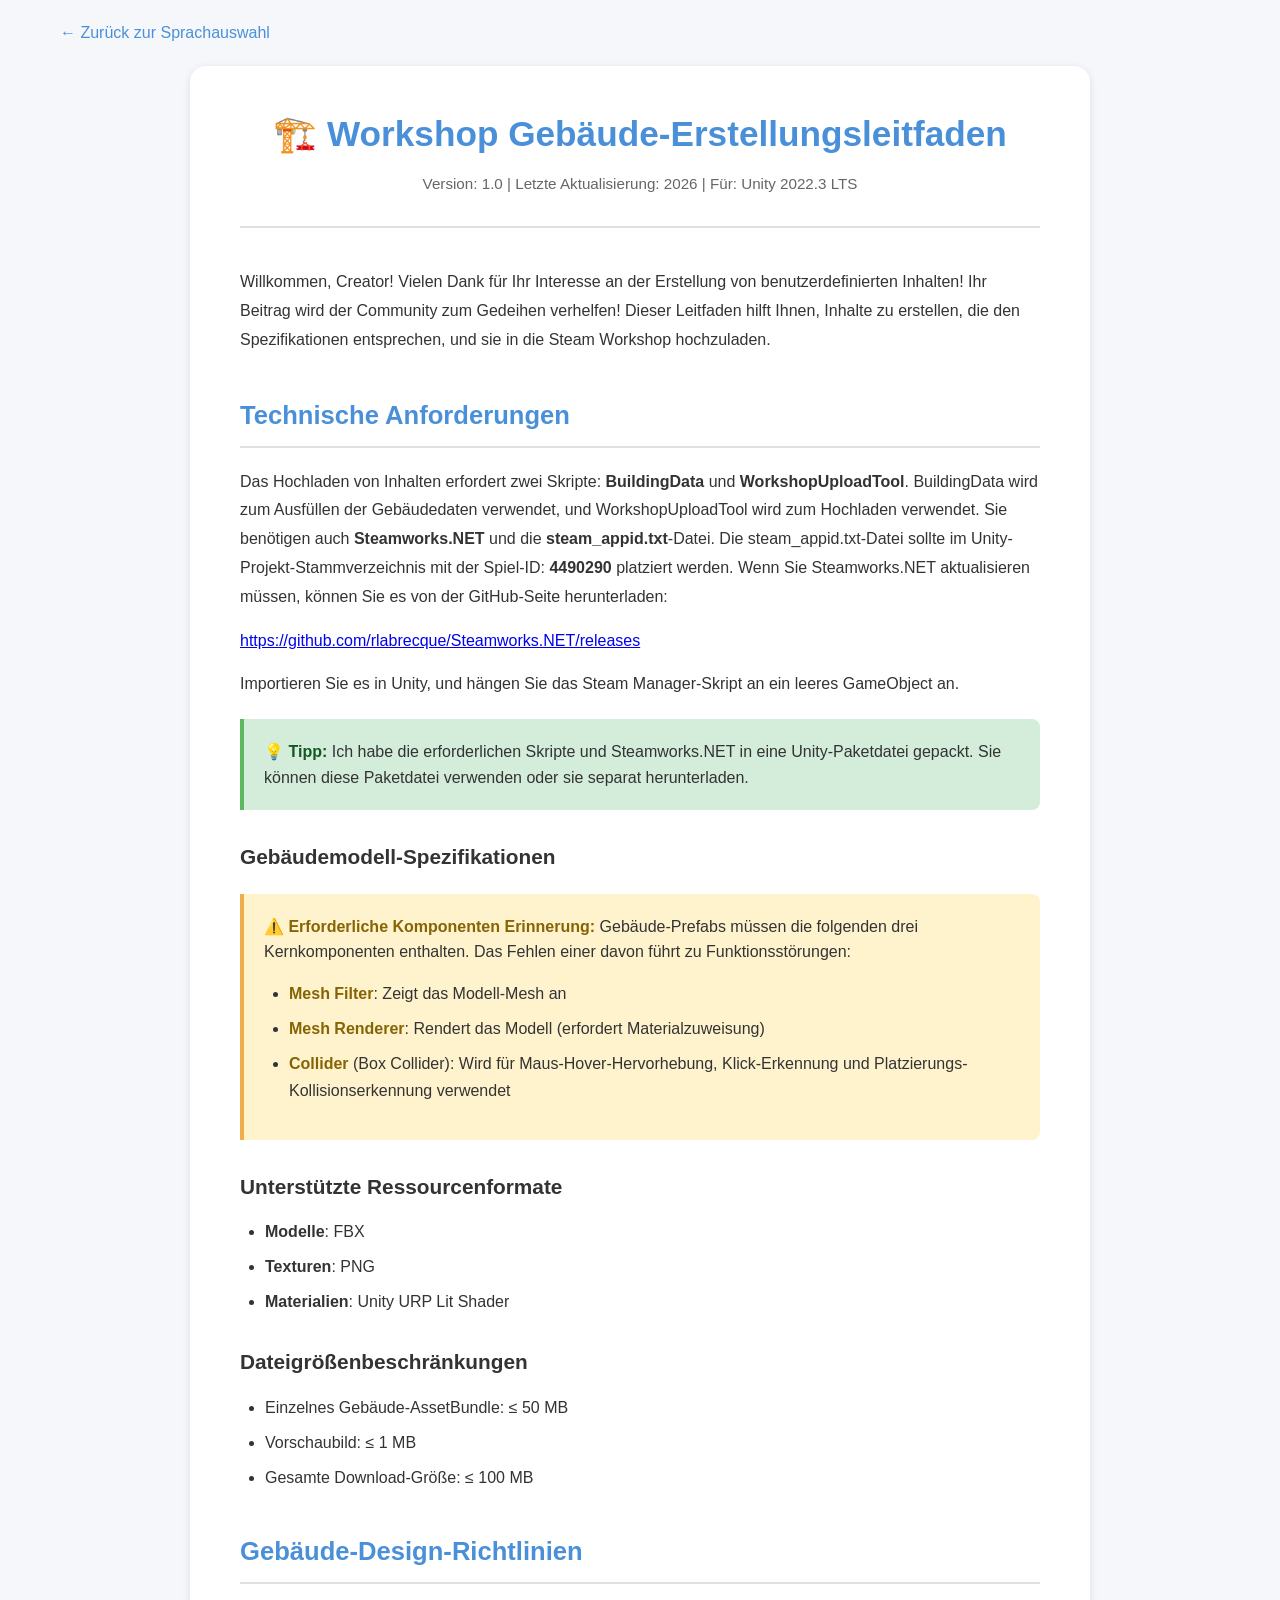
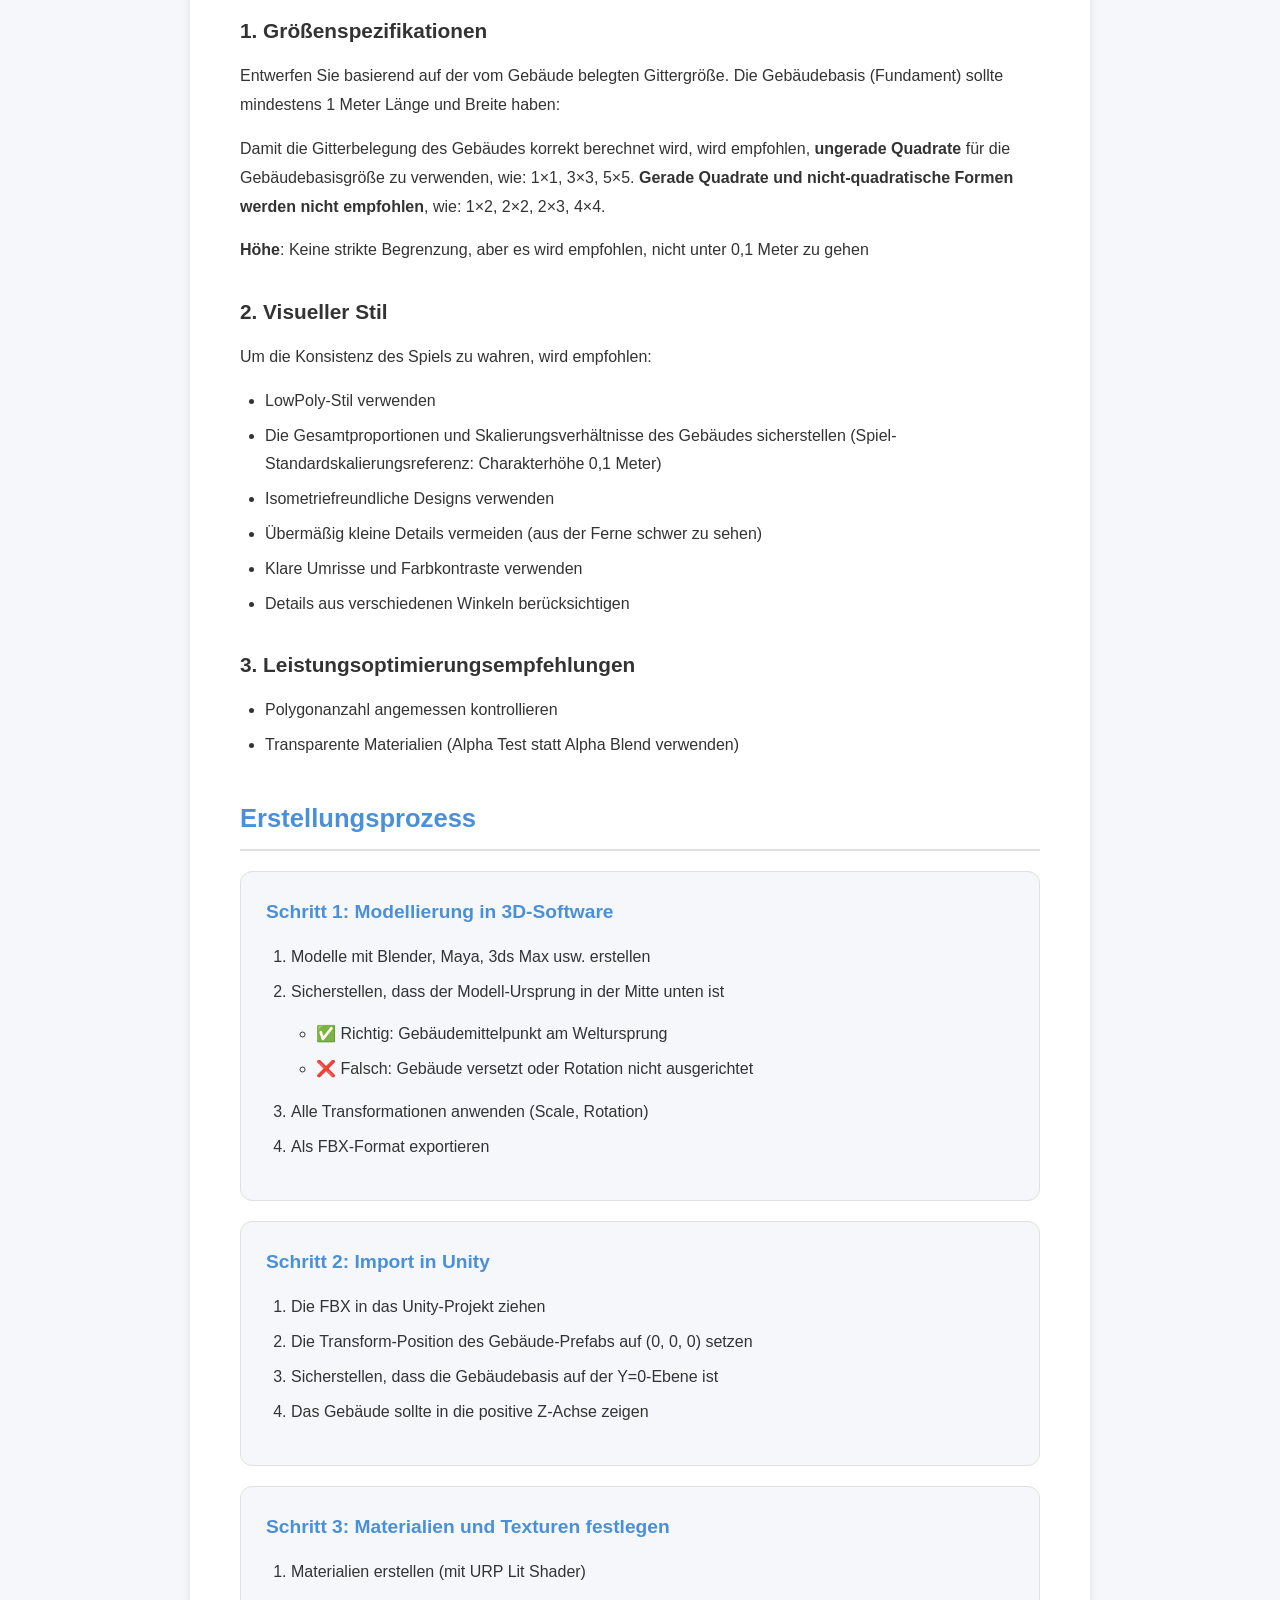
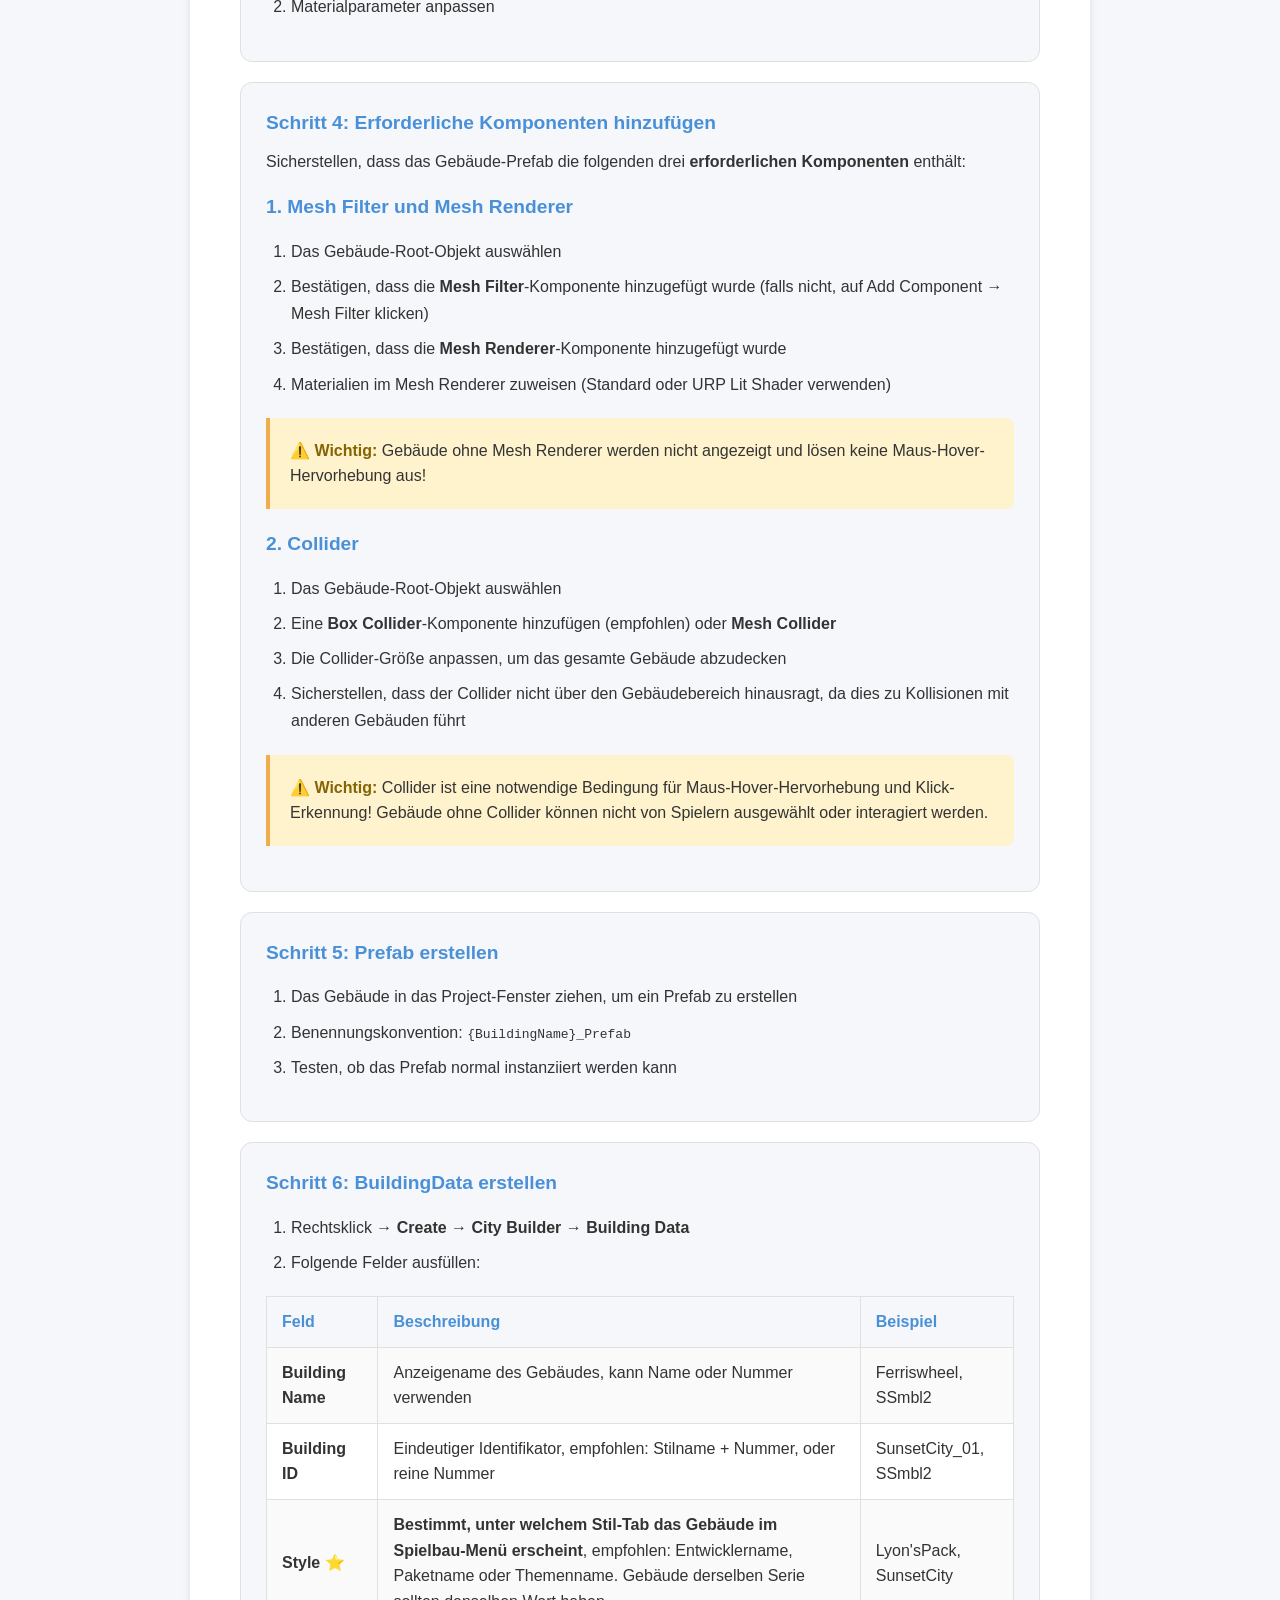
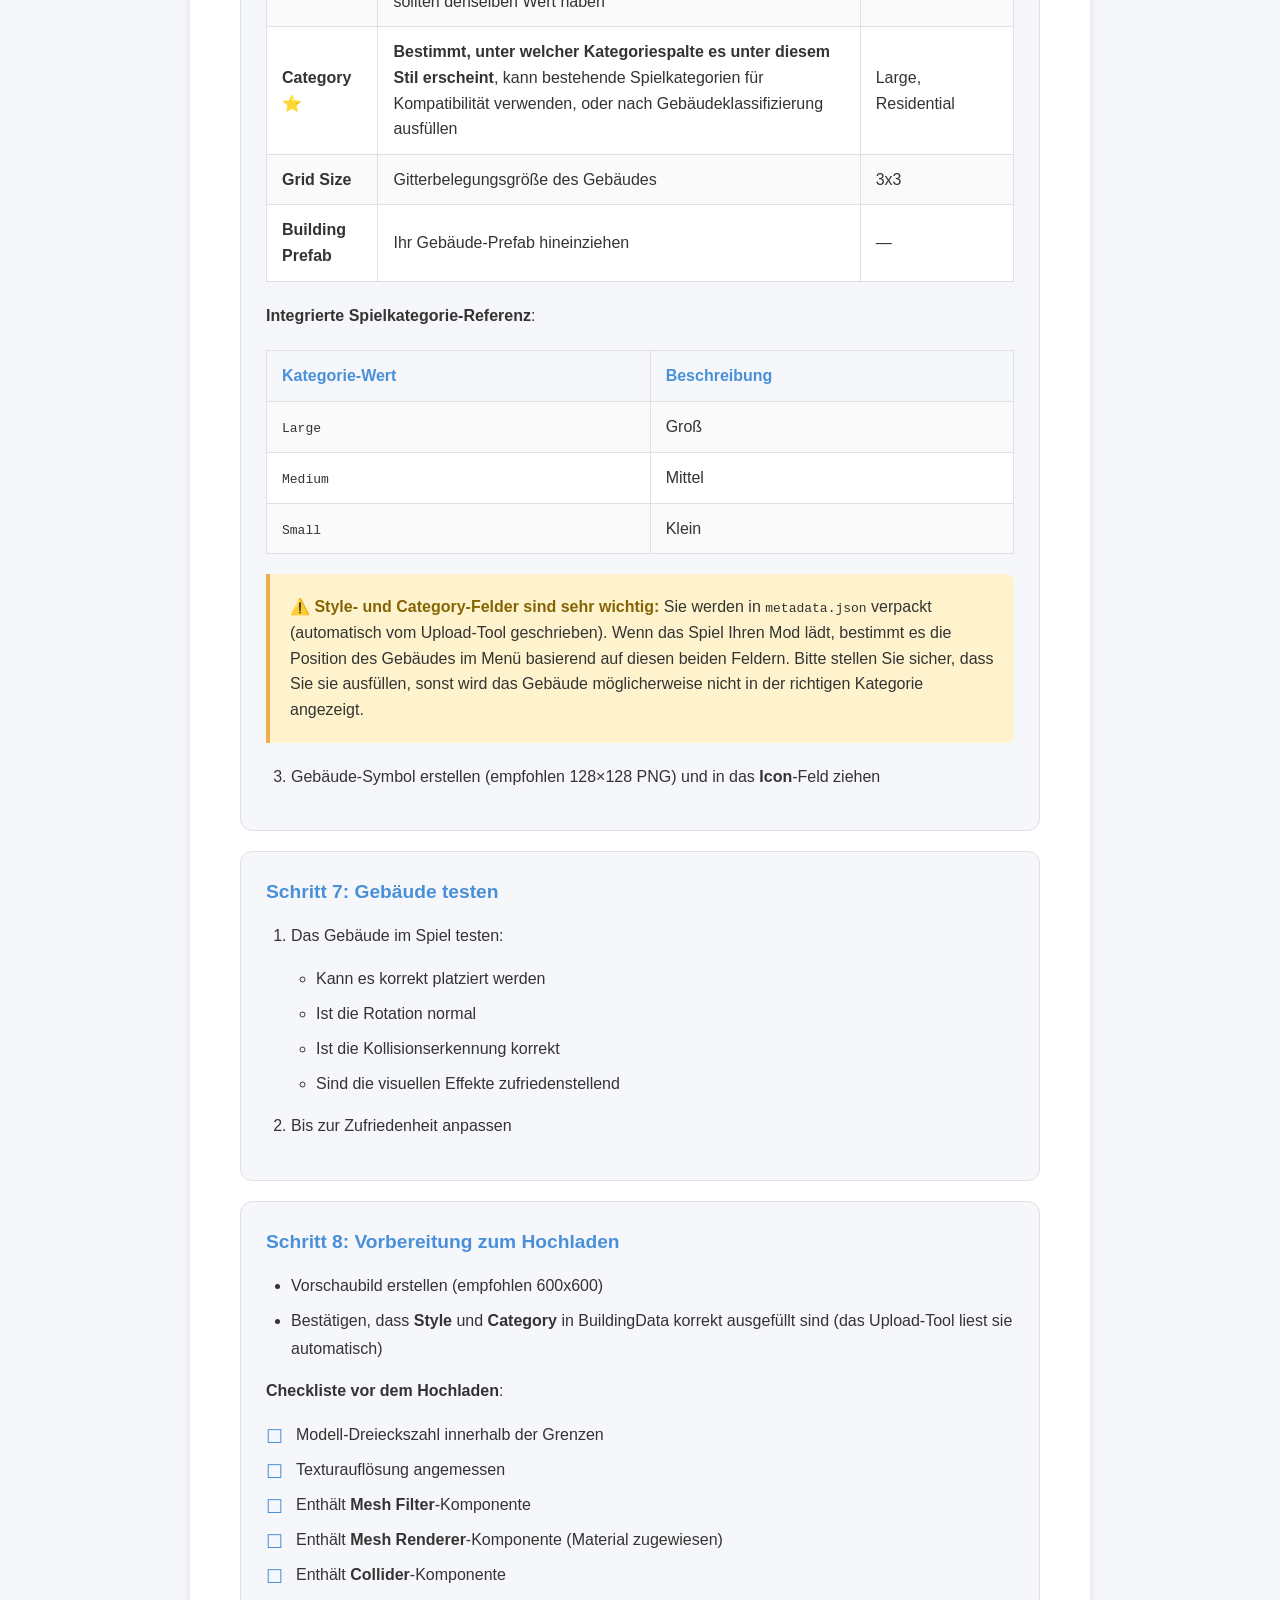
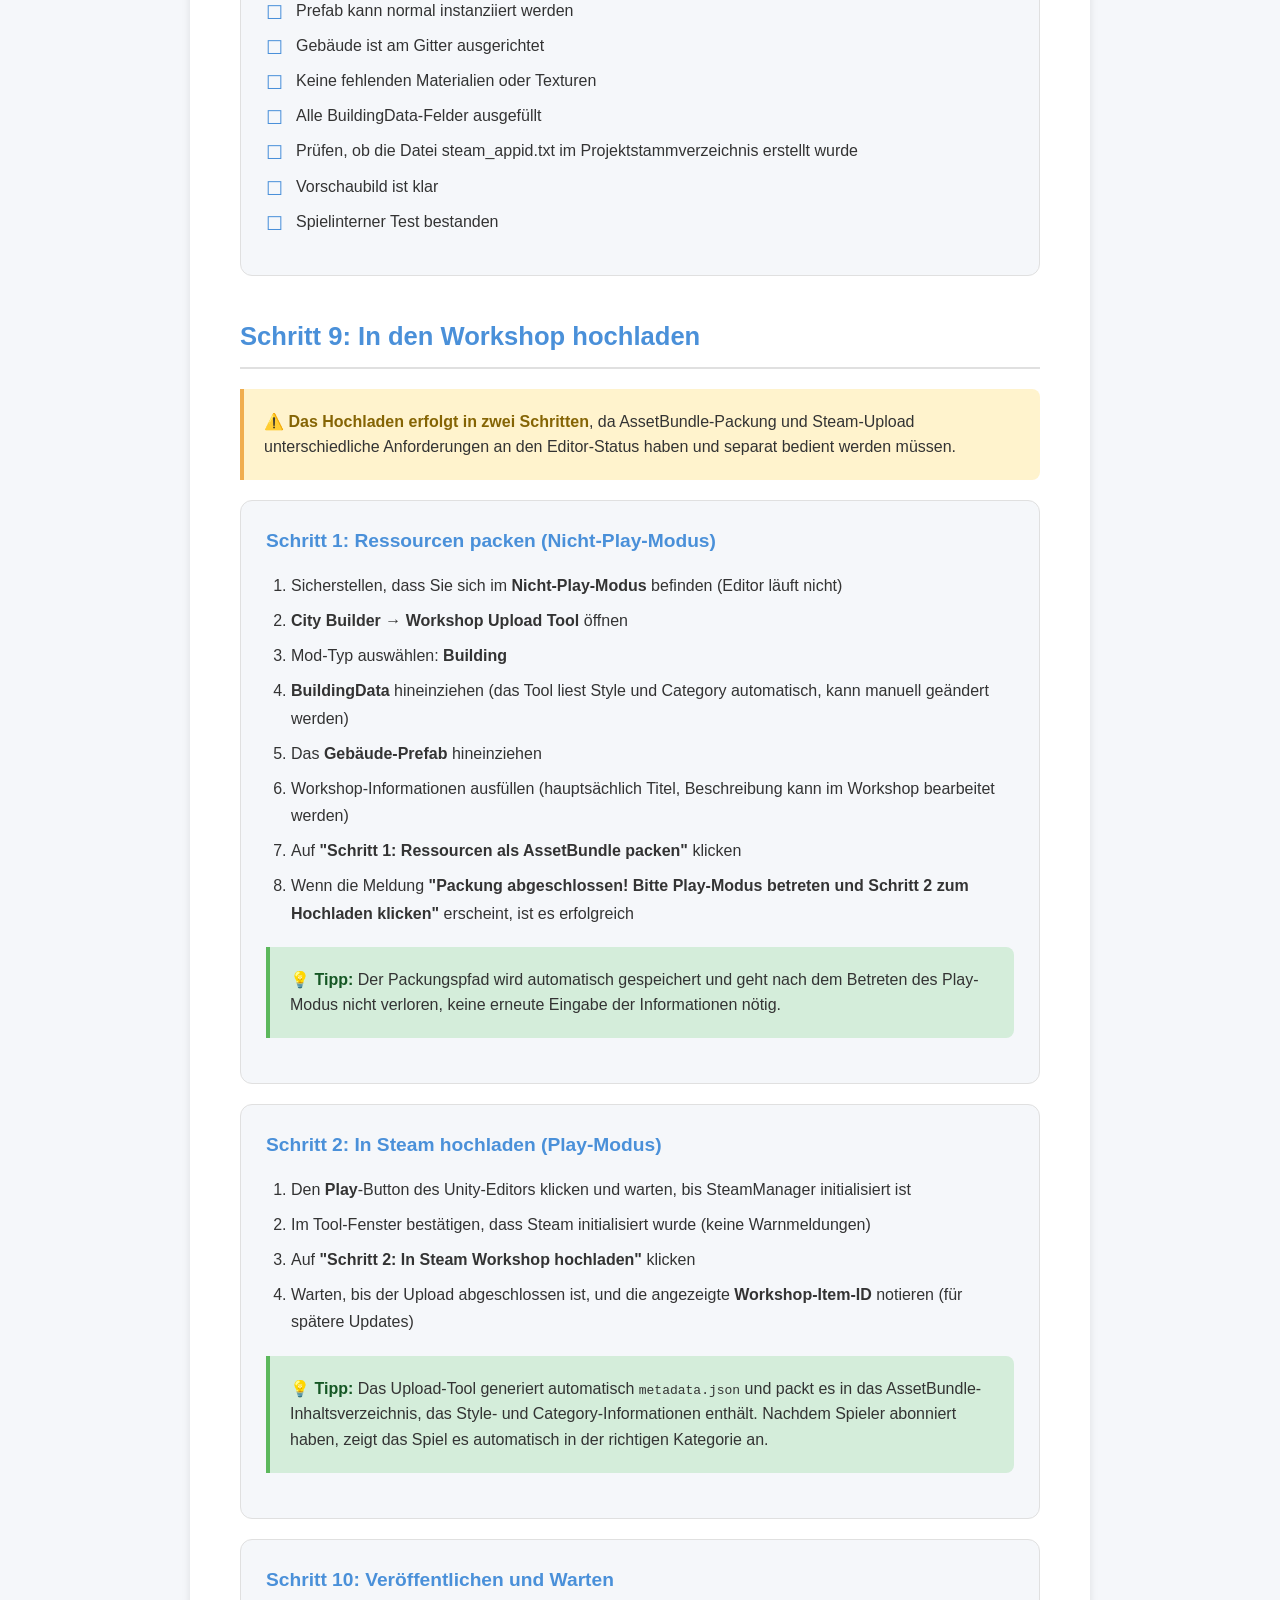
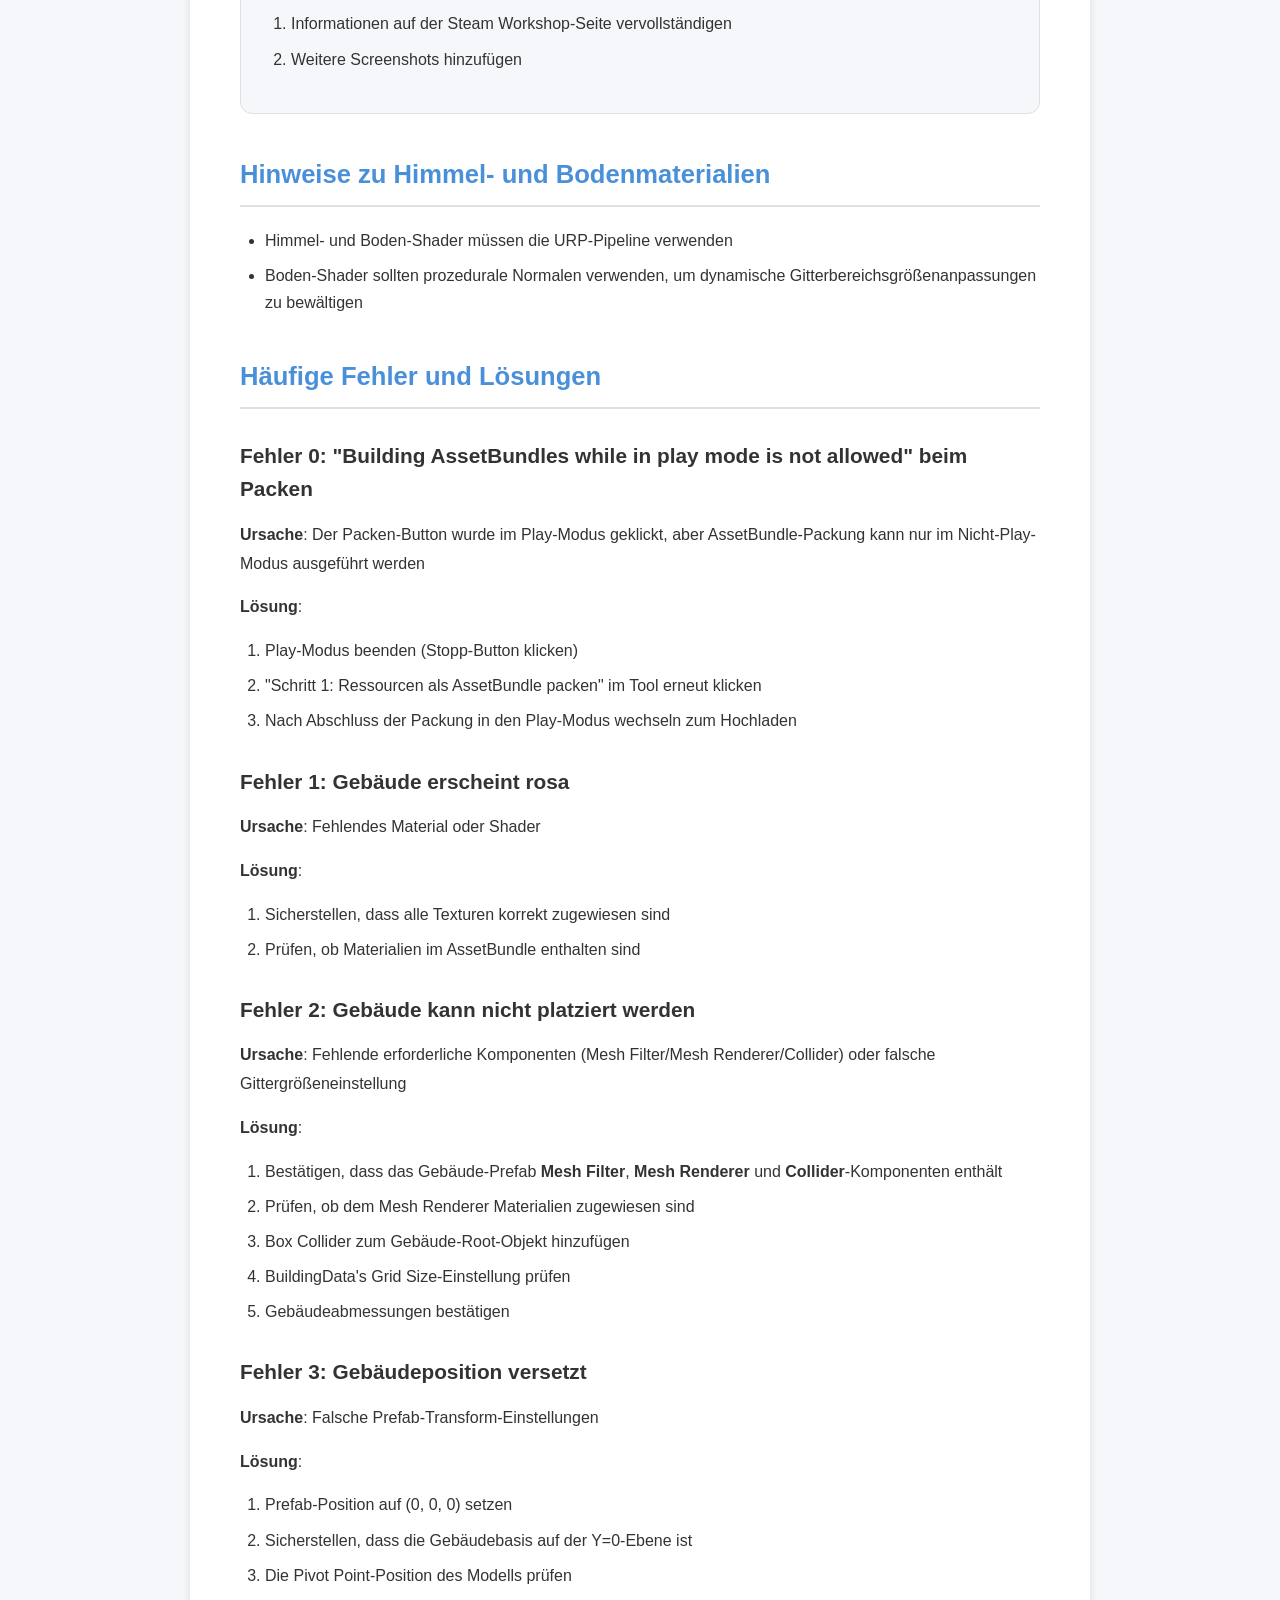
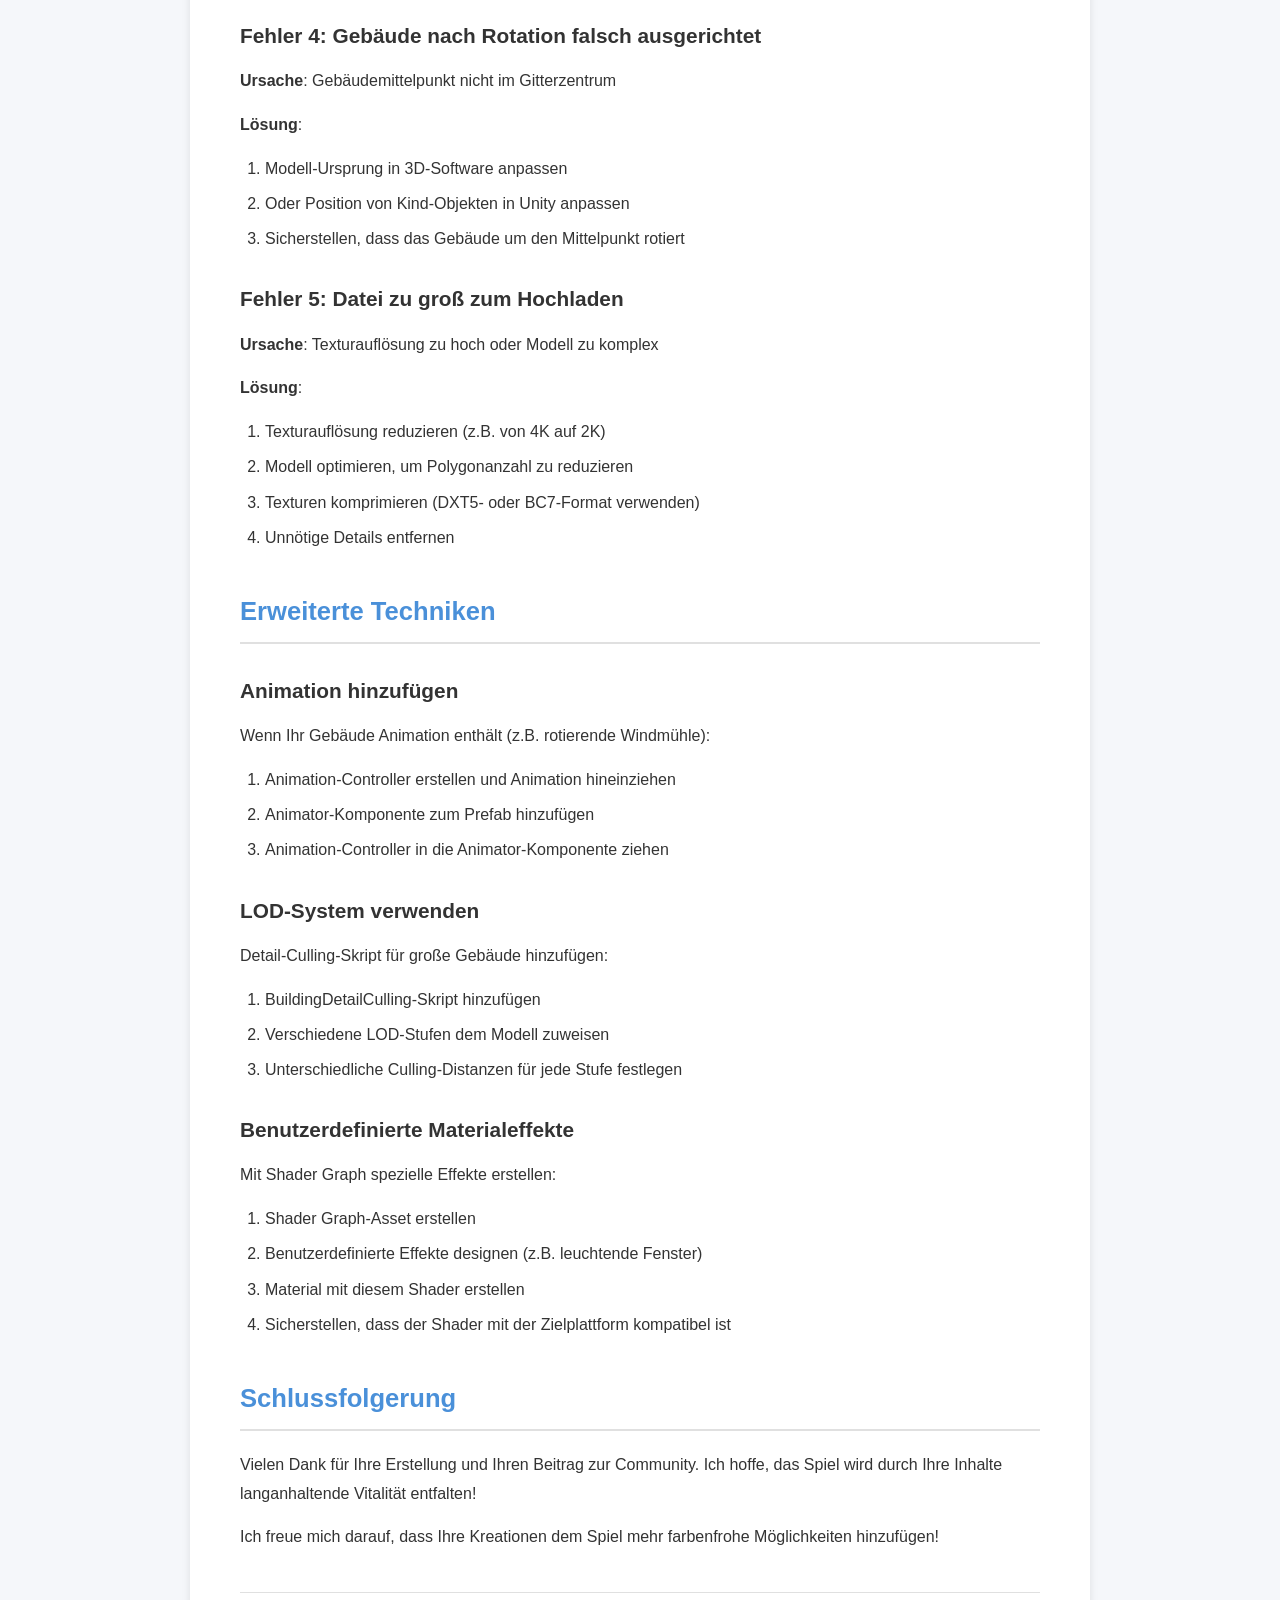
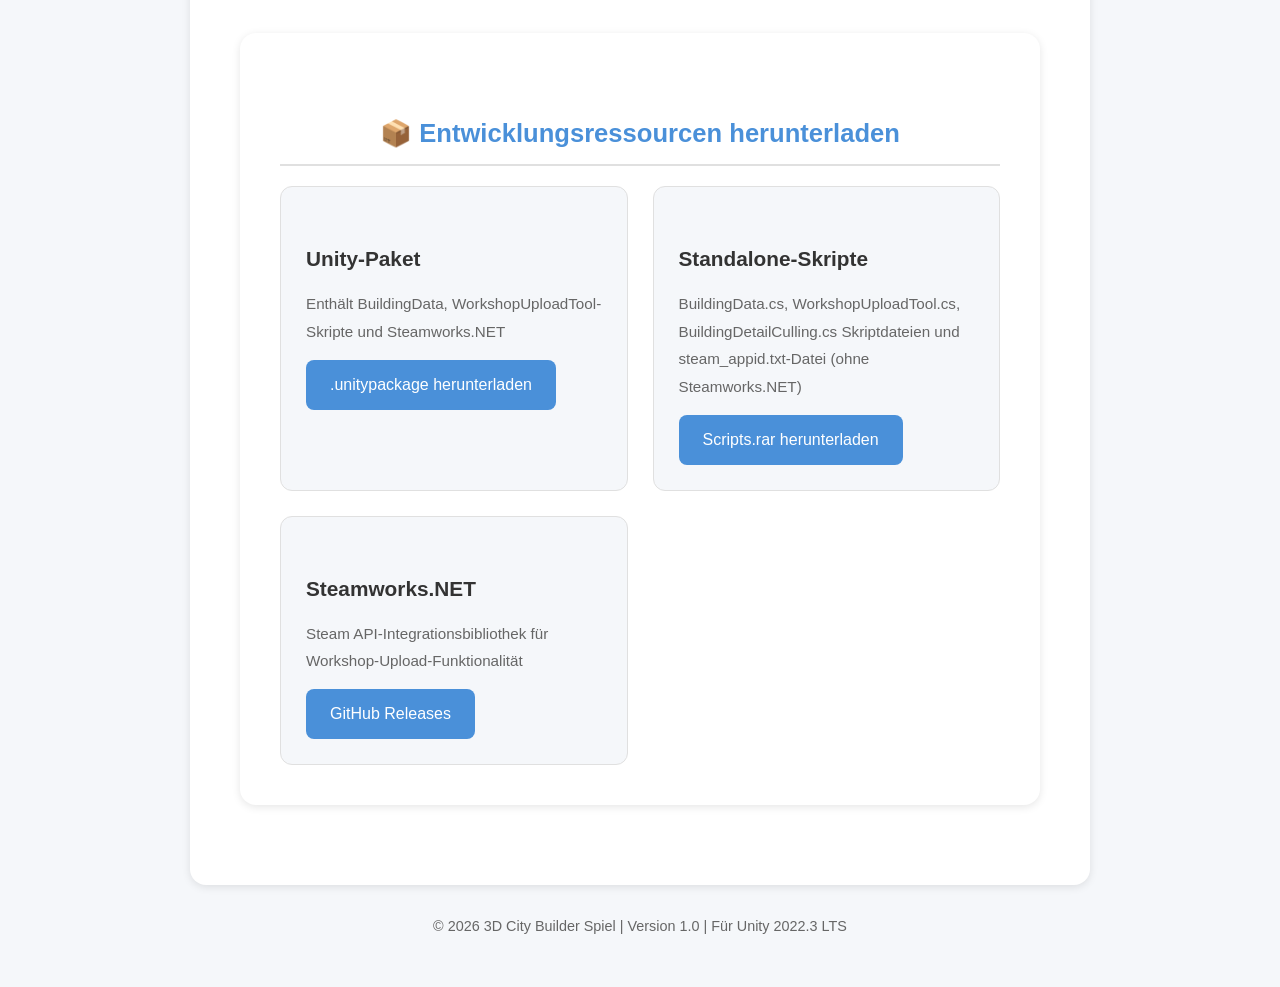
==== commit 536359dd: "Add files via upload" ====
--- a/de.html
+++ b/de.html
@@ -20,7 +20,7 @@
                 <p>Willkommen, Creator! Vielen Dank für Ihr Interesse an der Erstellung von benutzerdefinierten Inhalten! Ihr Beitrag wird der Community zum Gedeihen verhelfen! Dieser Leitfaden hilft Ihnen, Inhalte zu erstellen, die den Spezifikationen entsprechen, und sie in die Steam Workshop hochzuladen.</p>
 
                 <h2>Technische Anforderungen</h2>
-                <p>Das Hochladen von Inhalten erfordert zwei Skripte: <strong>BuildingData</strong> und <strong>WorkshopUploadTool</strong>. BuildingData wird zum Ausfüllen der Gebäudedaten verwendet, und WorkshopUploadTool wird zum Hochladen verwendet. Sie benötigen auch <strong>Steamworks.NET</strong>. Wenn Sie Steamworks.NET aktualisieren müssen, können Sie es von der GitHub-Seite herunterladen:</p>
+                <p>Das Hochladen von Inhalten erfordert zwei Skripte: <strong>BuildingData</strong> und <strong>WorkshopUploadTool</strong>. BuildingData wird zum Ausfüllen der Gebäudedaten verwendet, und WorkshopUploadTool wird zum Hochladen verwendet. Sie benötigen auch <strong>Steamworks.NET</strong> und die <strong>steam_appid.txt</strong>-Datei. Die steam_appid.txt-Datei sollte im Unity-Projekt-Stammverzeichnis mit der Spiel-ID: <strong>4490290</strong> platziert werden. Wenn Sie Steamworks.NET aktualisieren müssen, können Sie es von der GitHub-Seite herunterladen:</p>
                 <p><a href="https://github.com/rlabrecque/Steamworks.NET/releases" target="_blank">https://github.com/rlabrecque/Steamworks.NET/releases</a></p>
                 <p>Importieren Sie es in Unity, und hängen Sie das Steam Manager-Skript an ein leeres GameObject an.</p>
 
@@ -245,6 +245,7 @@
                         <li>Gebäude ist am Gitter ausgerichtet</li>
                         <li>Keine fehlenden Materialien oder Texturen</li>
                         <li>Alle BuildingData-Felder ausgefüllt</li>
+                        <li>Prüfen, ob die Datei steam_appid.txt im Projektstammverzeichnis erstellt wurde</li>
                         <li>Vorschaubild ist klar</li>
                         <li>Spielinterner Test bestanden</li>
                     </ul>
@@ -400,7 +401,7 @@
                         </div>
                         <div class="download-card">
                             <h3>Standalone-Skripte</h3>
-                            <p>BuildingData.cs, WorkshopUploadTool.cs und BuildingDetailCulling.cs Skriptdateien (ohne Steamworks.NET)</p>
+                            <p>BuildingData.cs, WorkshopUploadTool.cs, BuildingDetailCulling.cs Skriptdateien und steam_appid.txt-Datei (ohne Steamworks.NET)</p>
                             <a href="https://github.com/dennianp98/gridrealm-workshop-creator-guide/blob/main/Scripts.rar" class="btn-download">Scripts.rar herunterladen</a>
                         </div>
                         <div class="download-card">
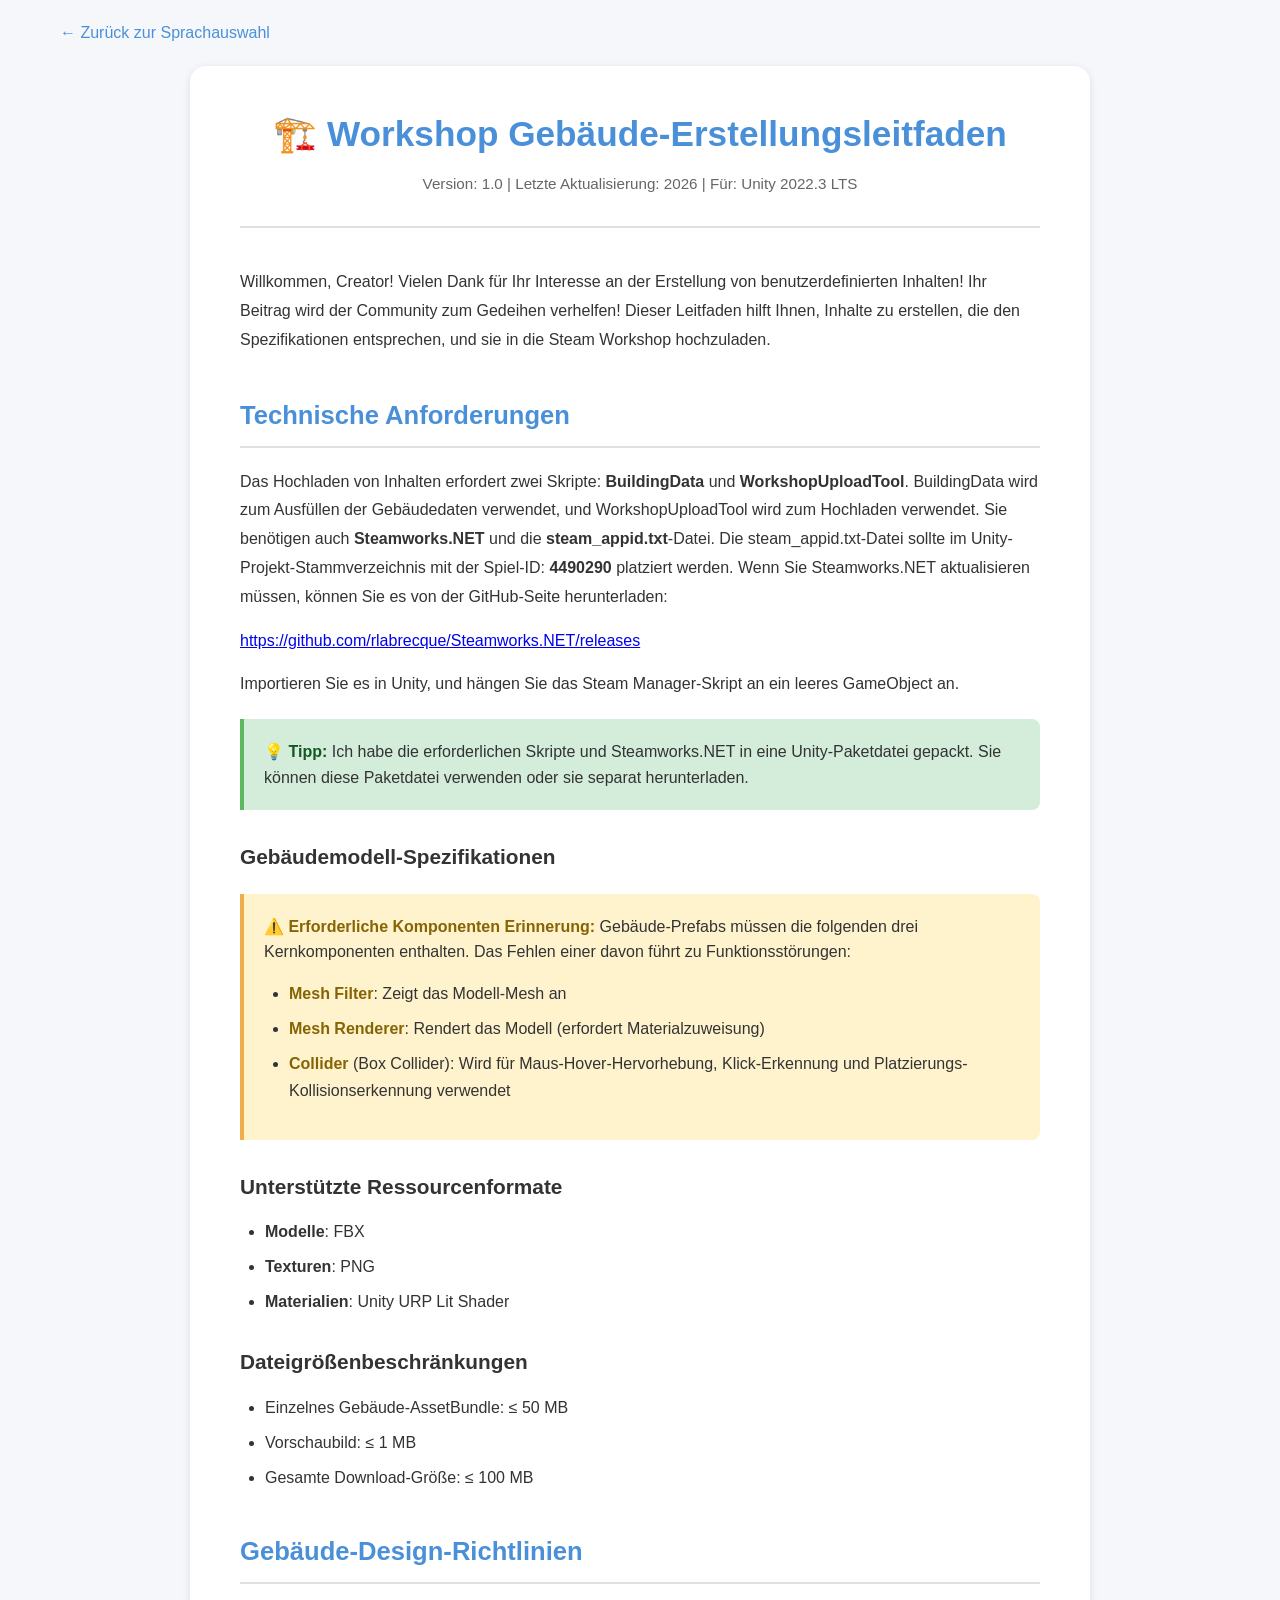
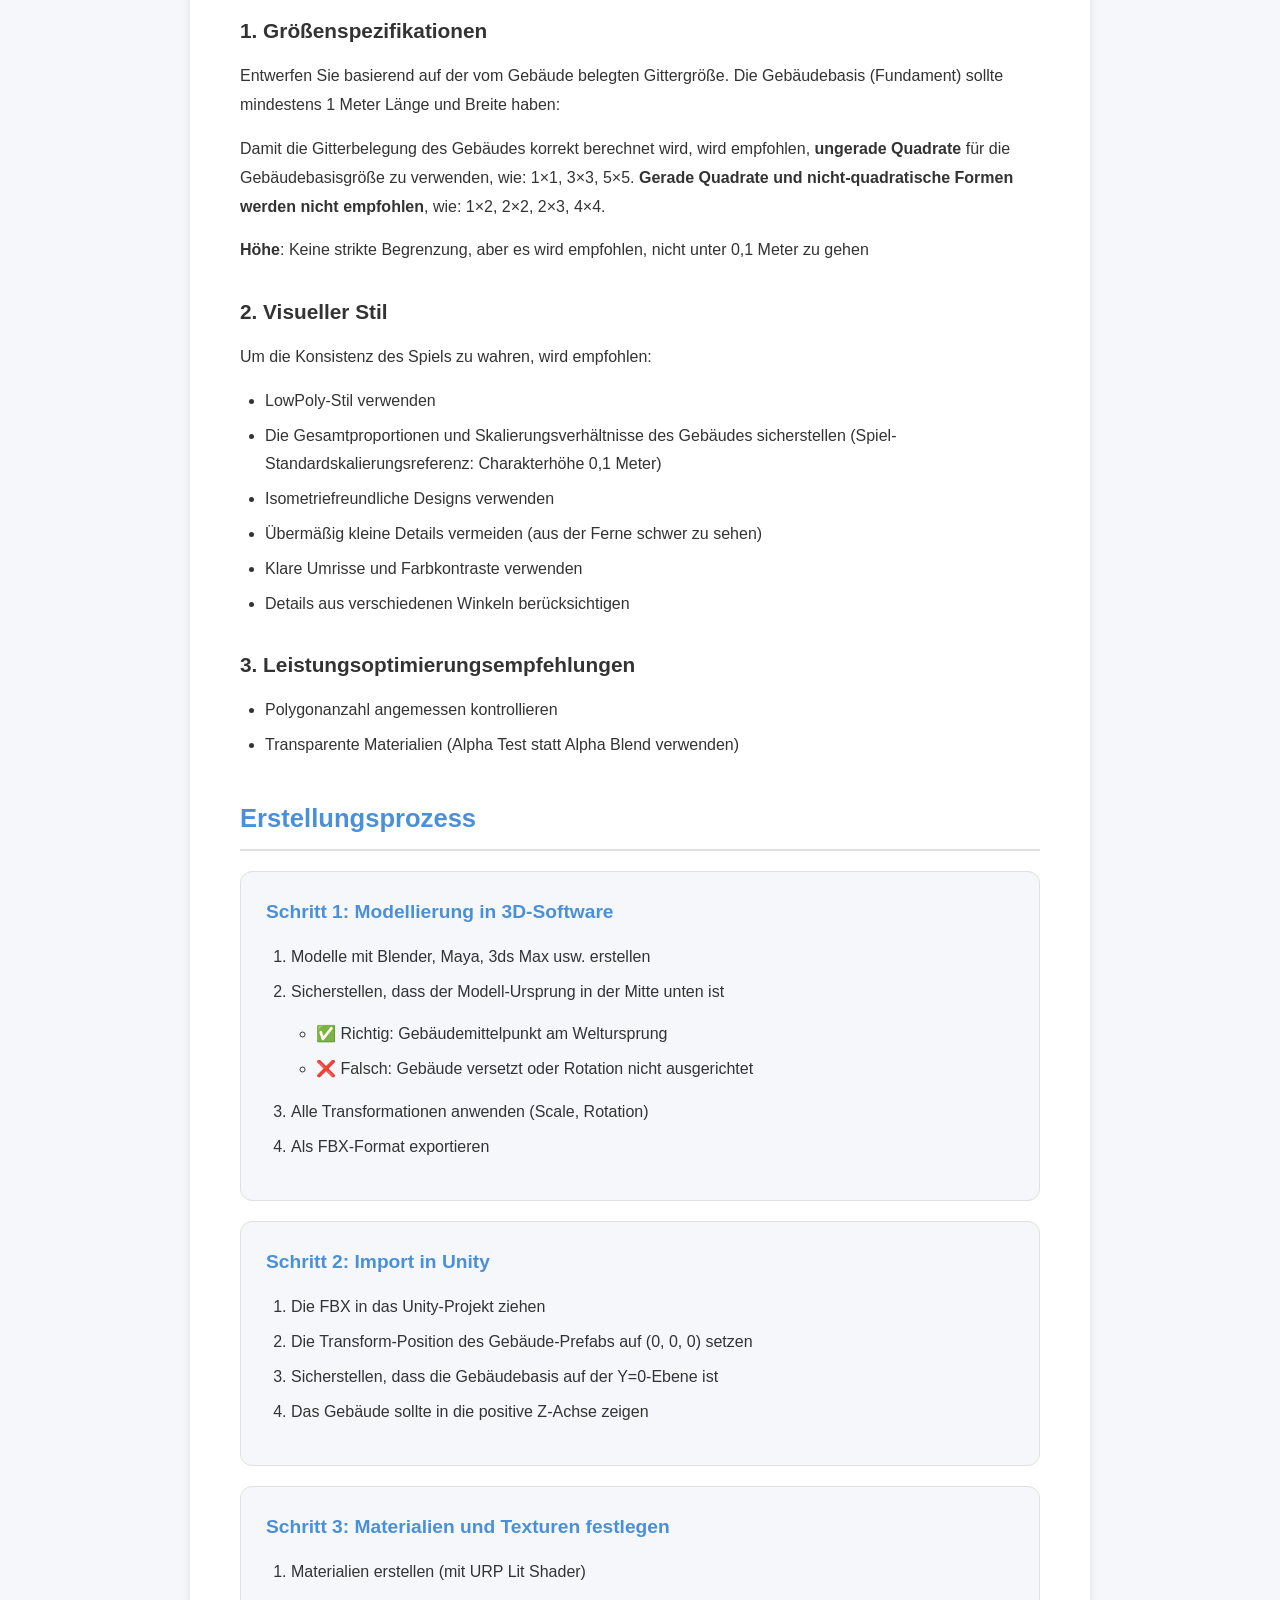
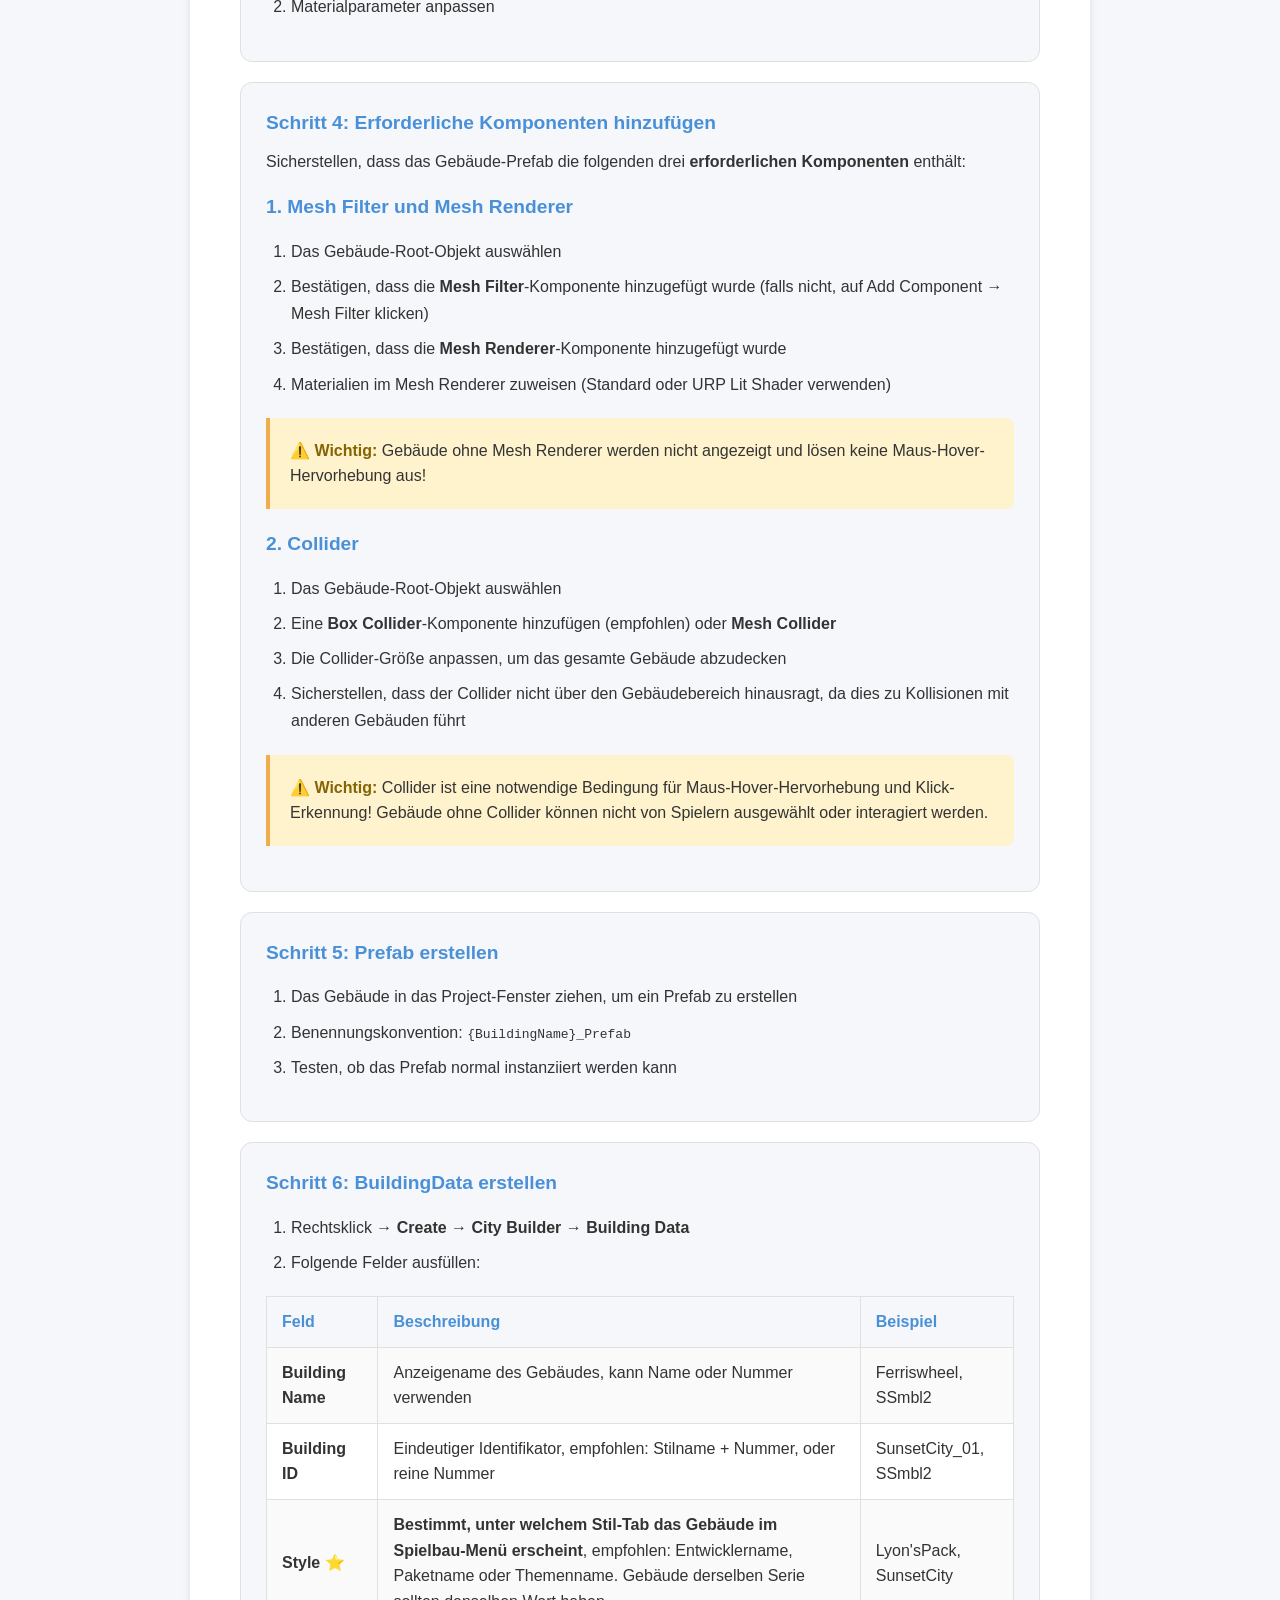
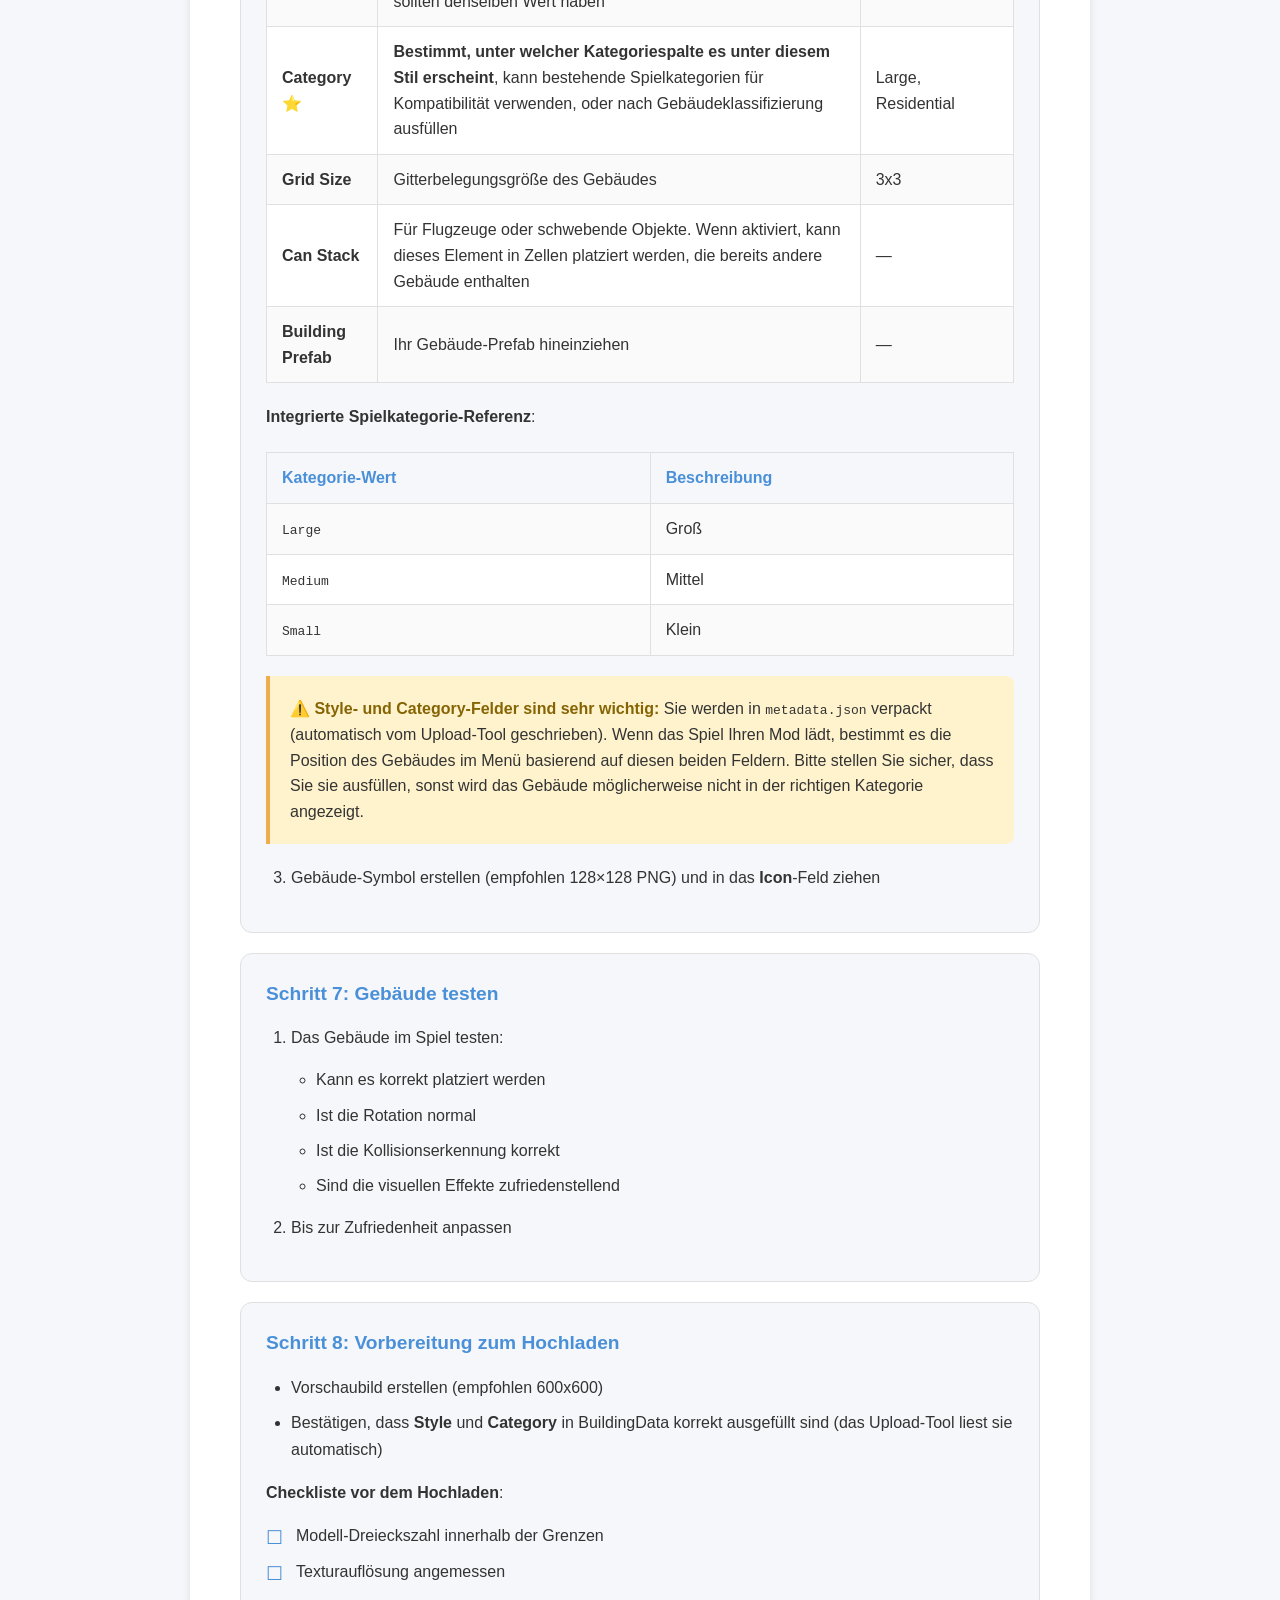
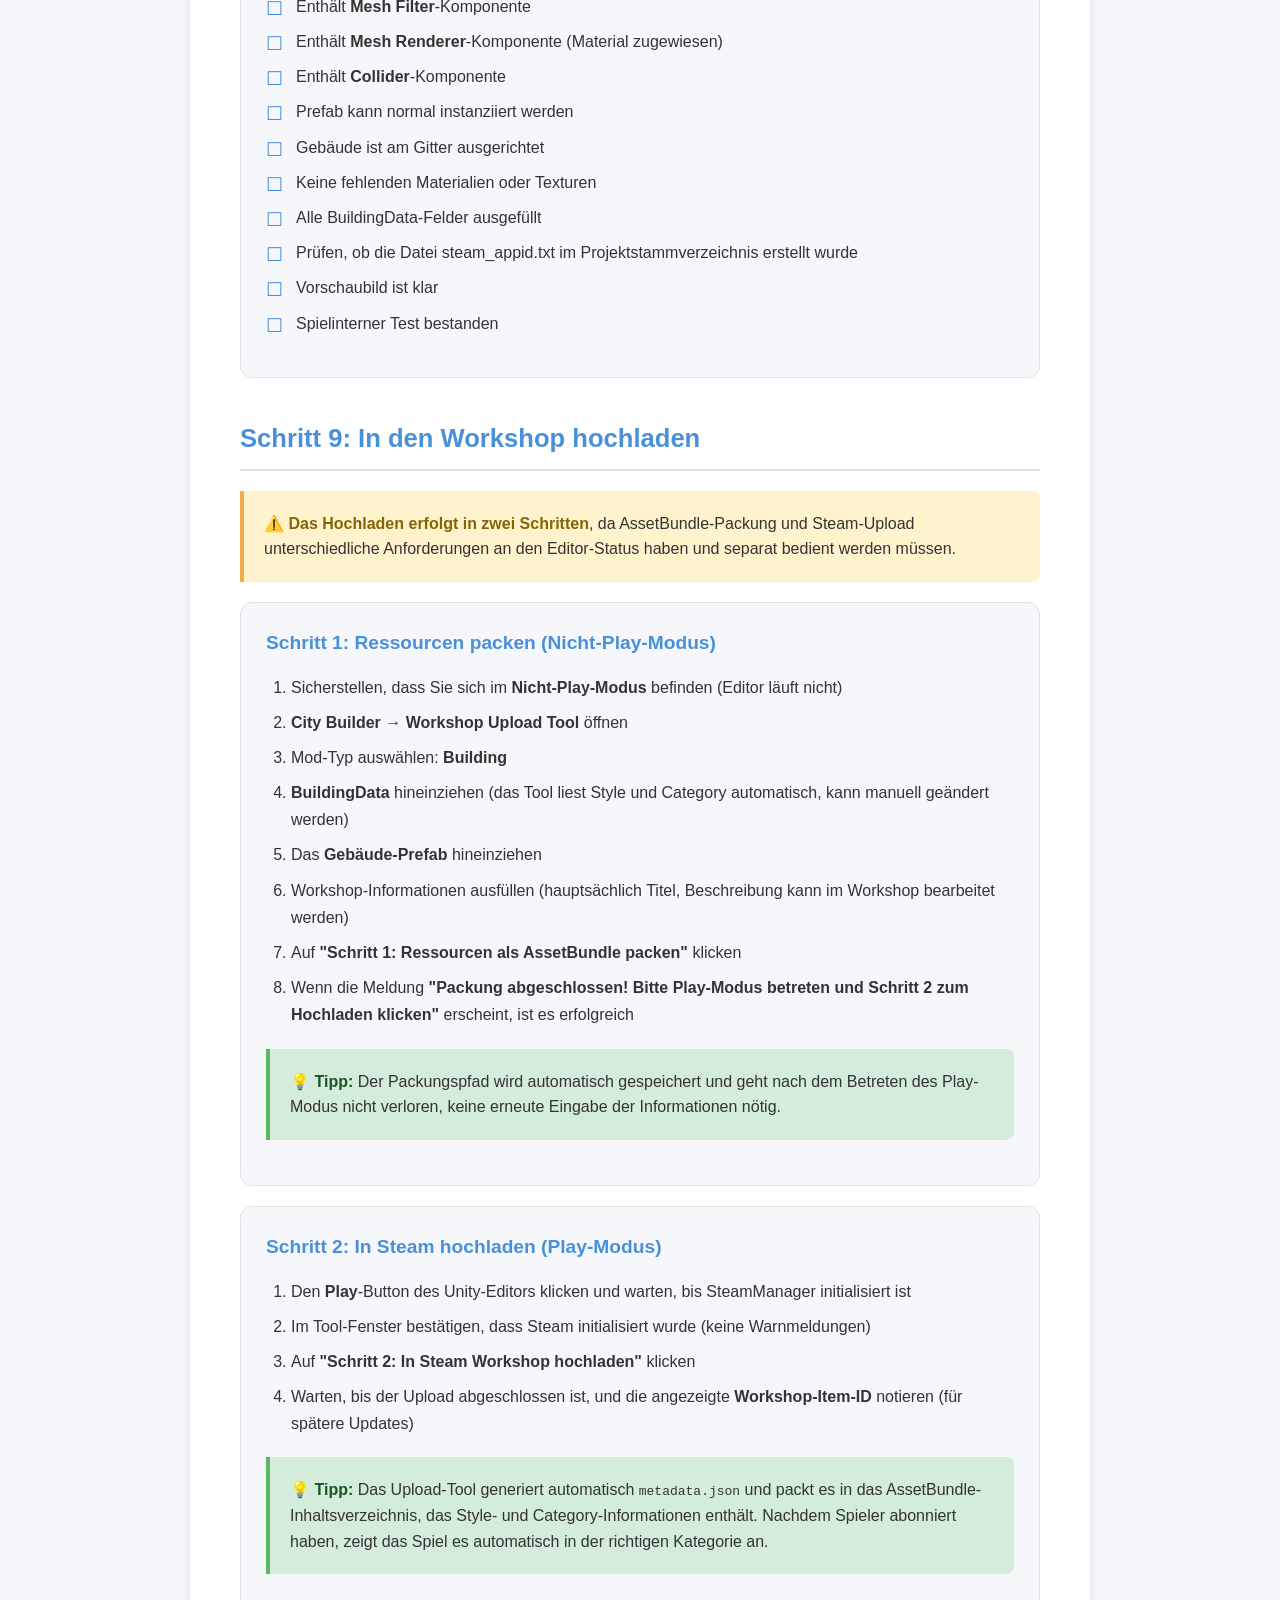
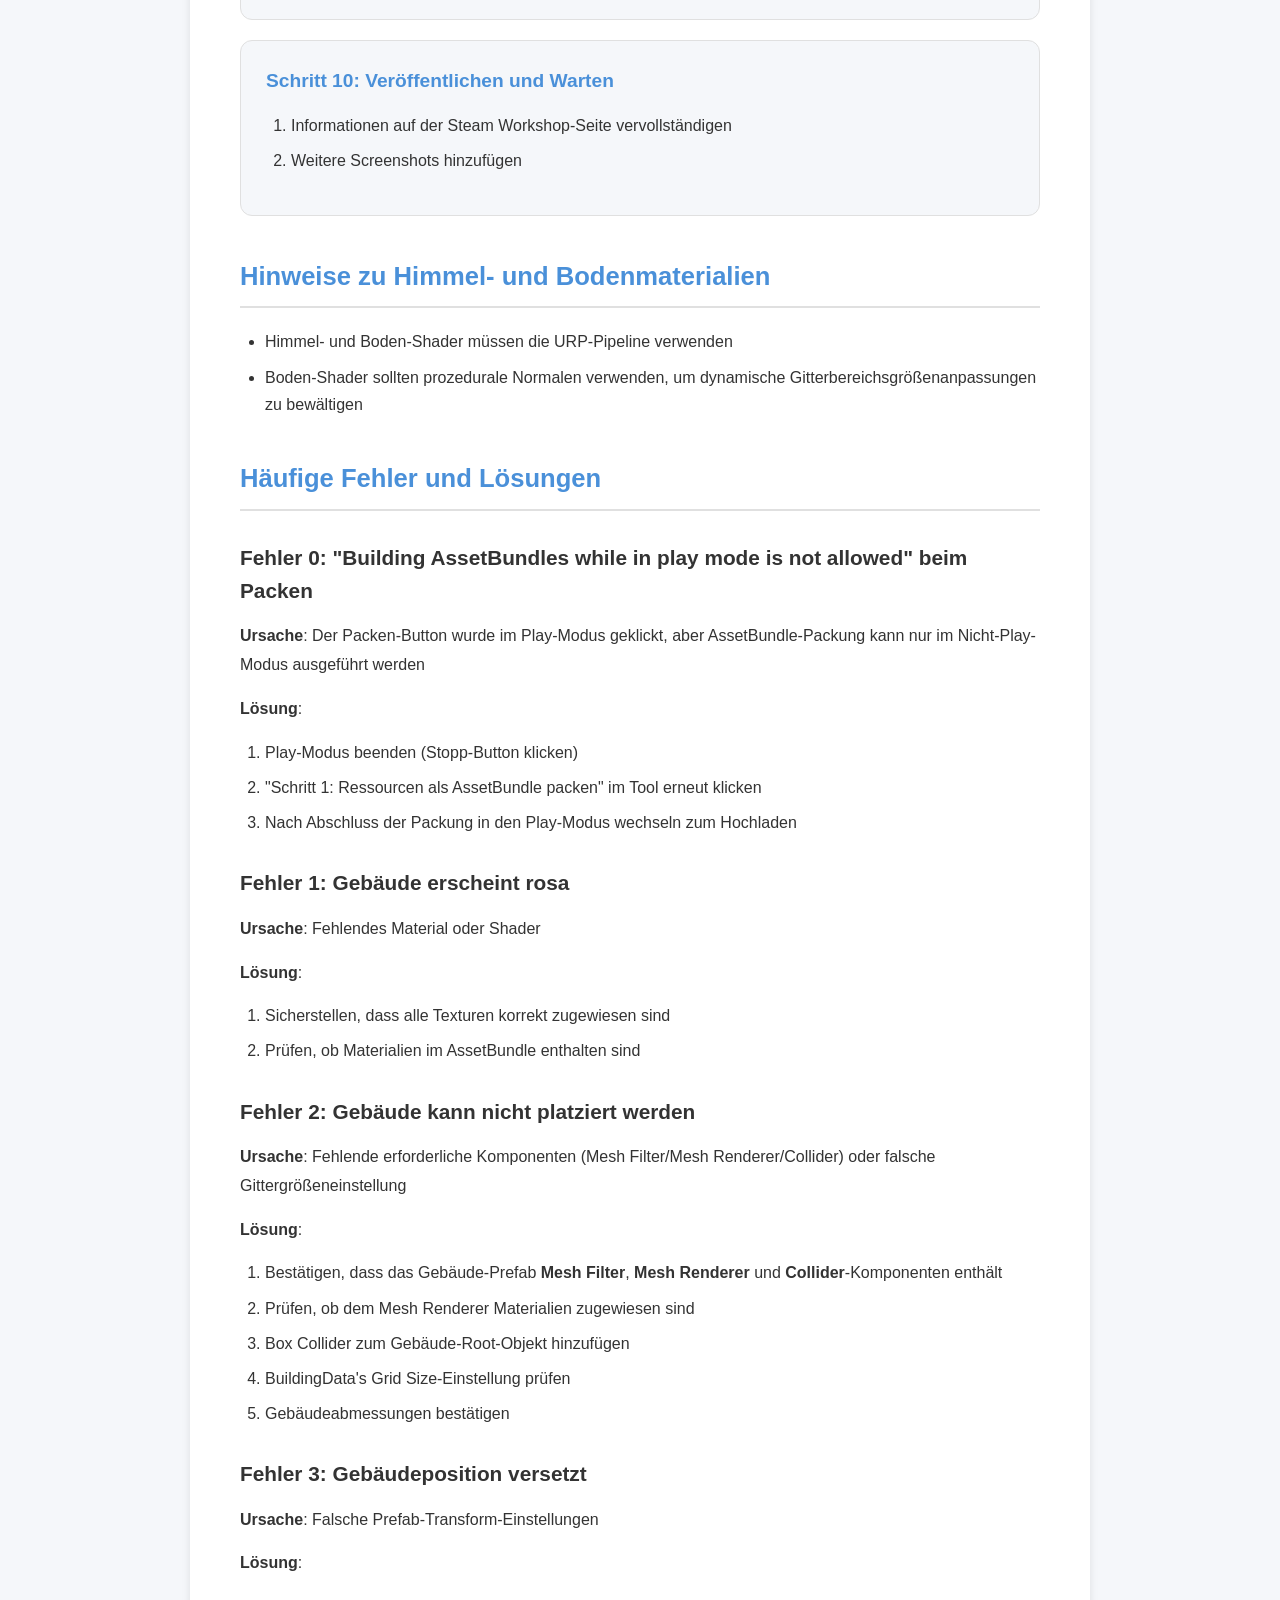
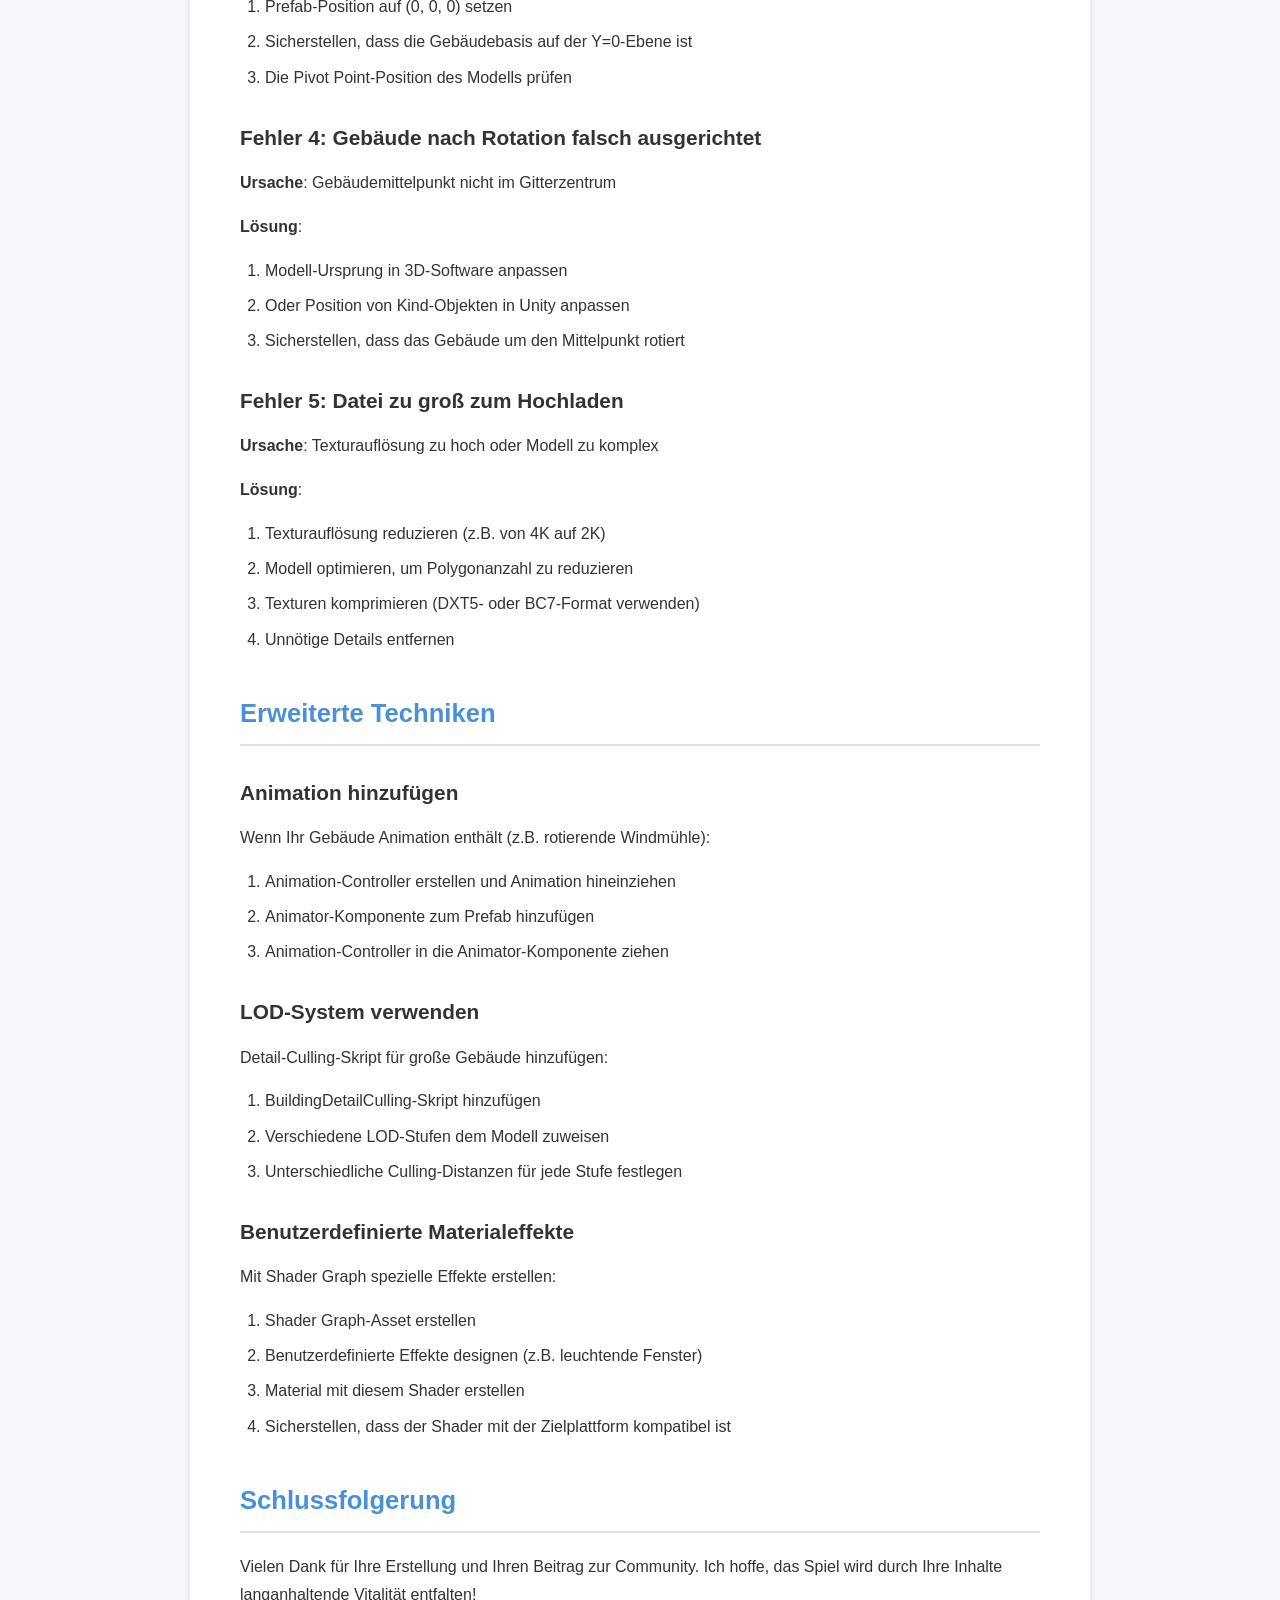
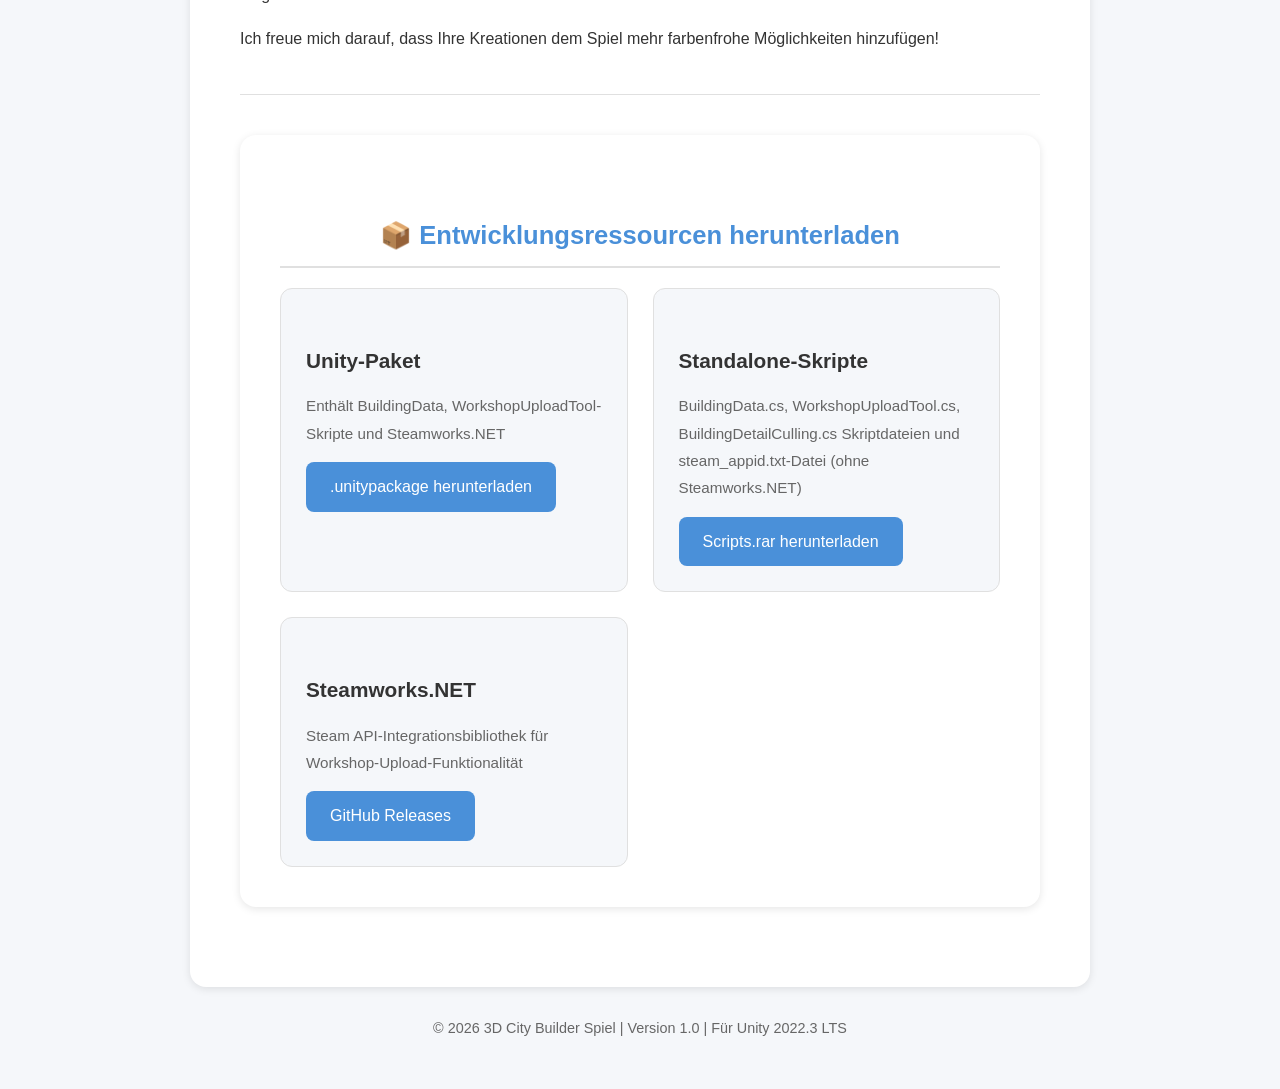
==== commit aa735076: "Add files via upload" ====
--- a/de.html
+++ b/de.html
@@ -184,6 +184,11 @@
                             <td><strong>Grid Size</strong></td>
                             <td>Gitterbelegungsgröße des Gebäudes</td>
                             <td>3x3</td>
+                        </tr>
+                        <tr>
+                            <td><strong>Can Stack</strong></td>
+                            <td>Für Flugzeuge oder schwebende Objekte. Wenn aktiviert, kann dieses Element in Zellen platziert werden, die bereits andere Gebäude enthalten</td>
+                            <td>—</td>
                         </tr>
                         <tr>
                             <td><strong>Building Prefab</strong></td>
